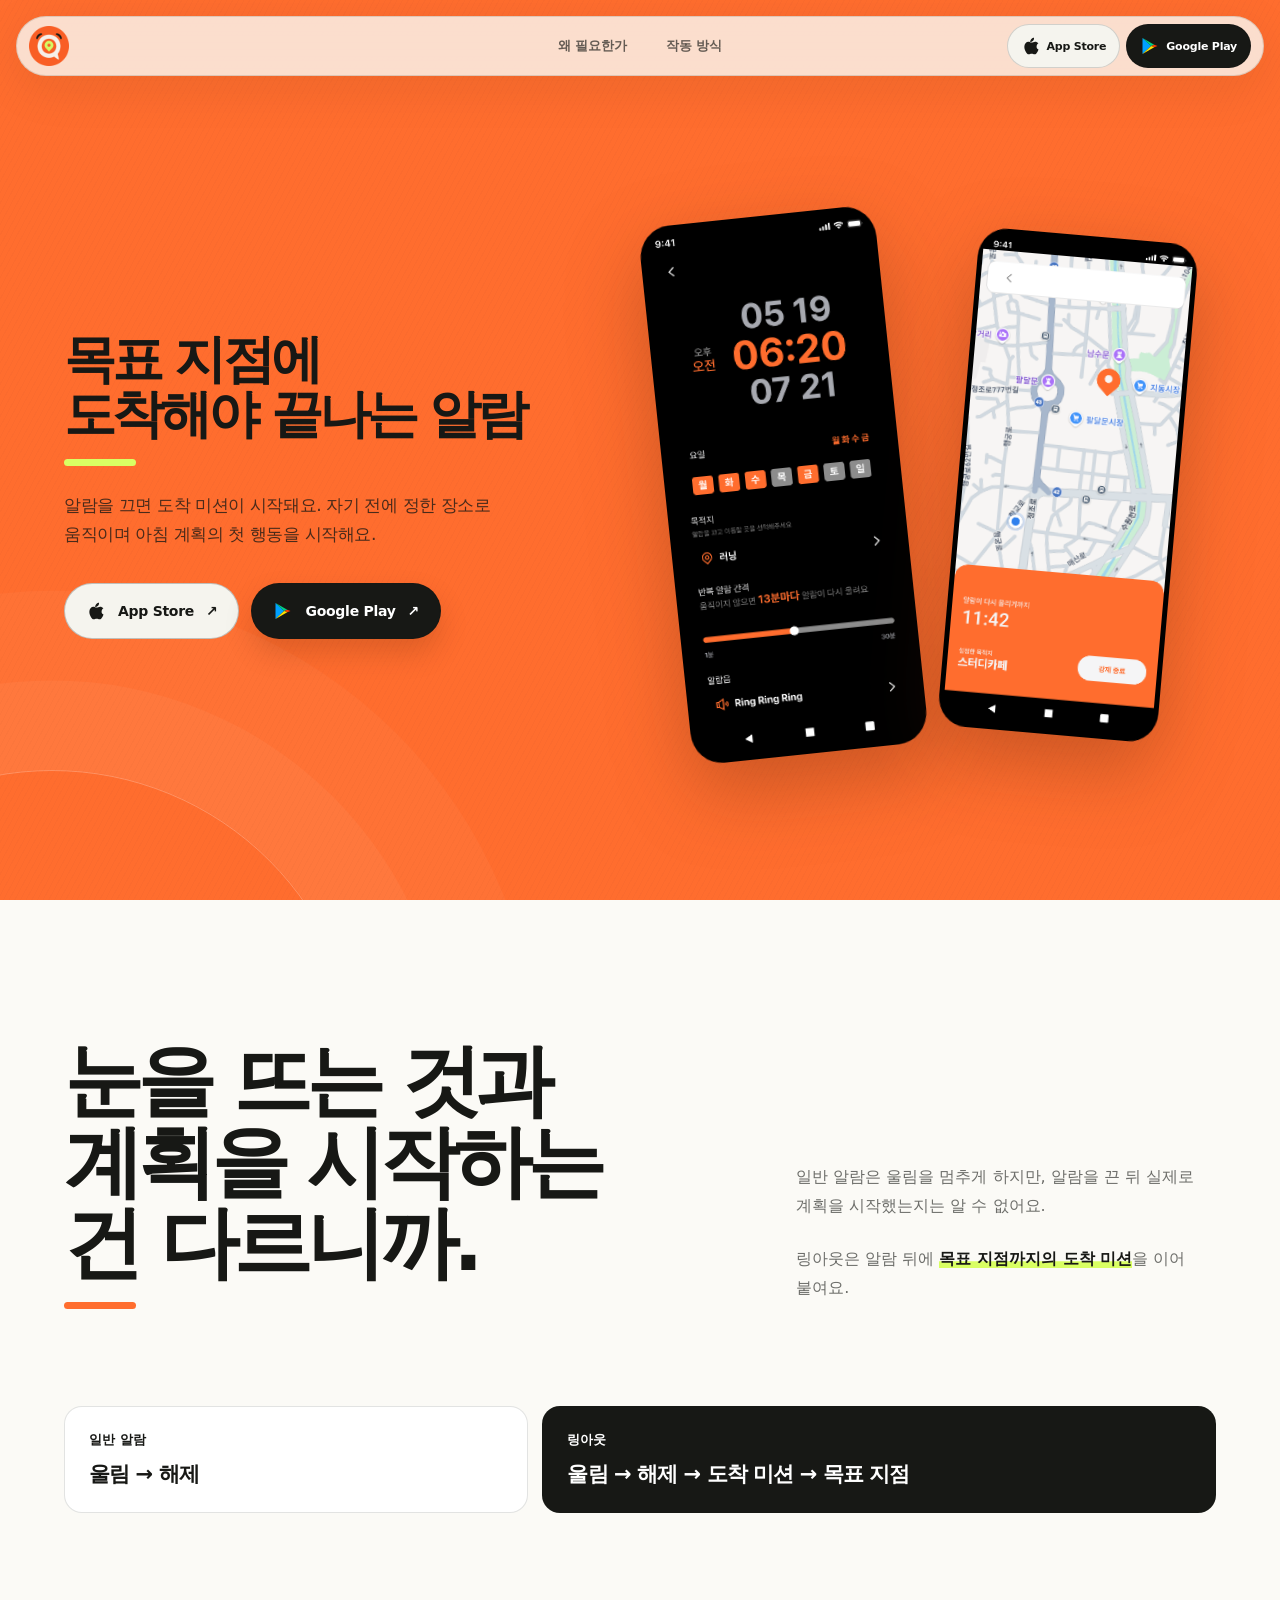
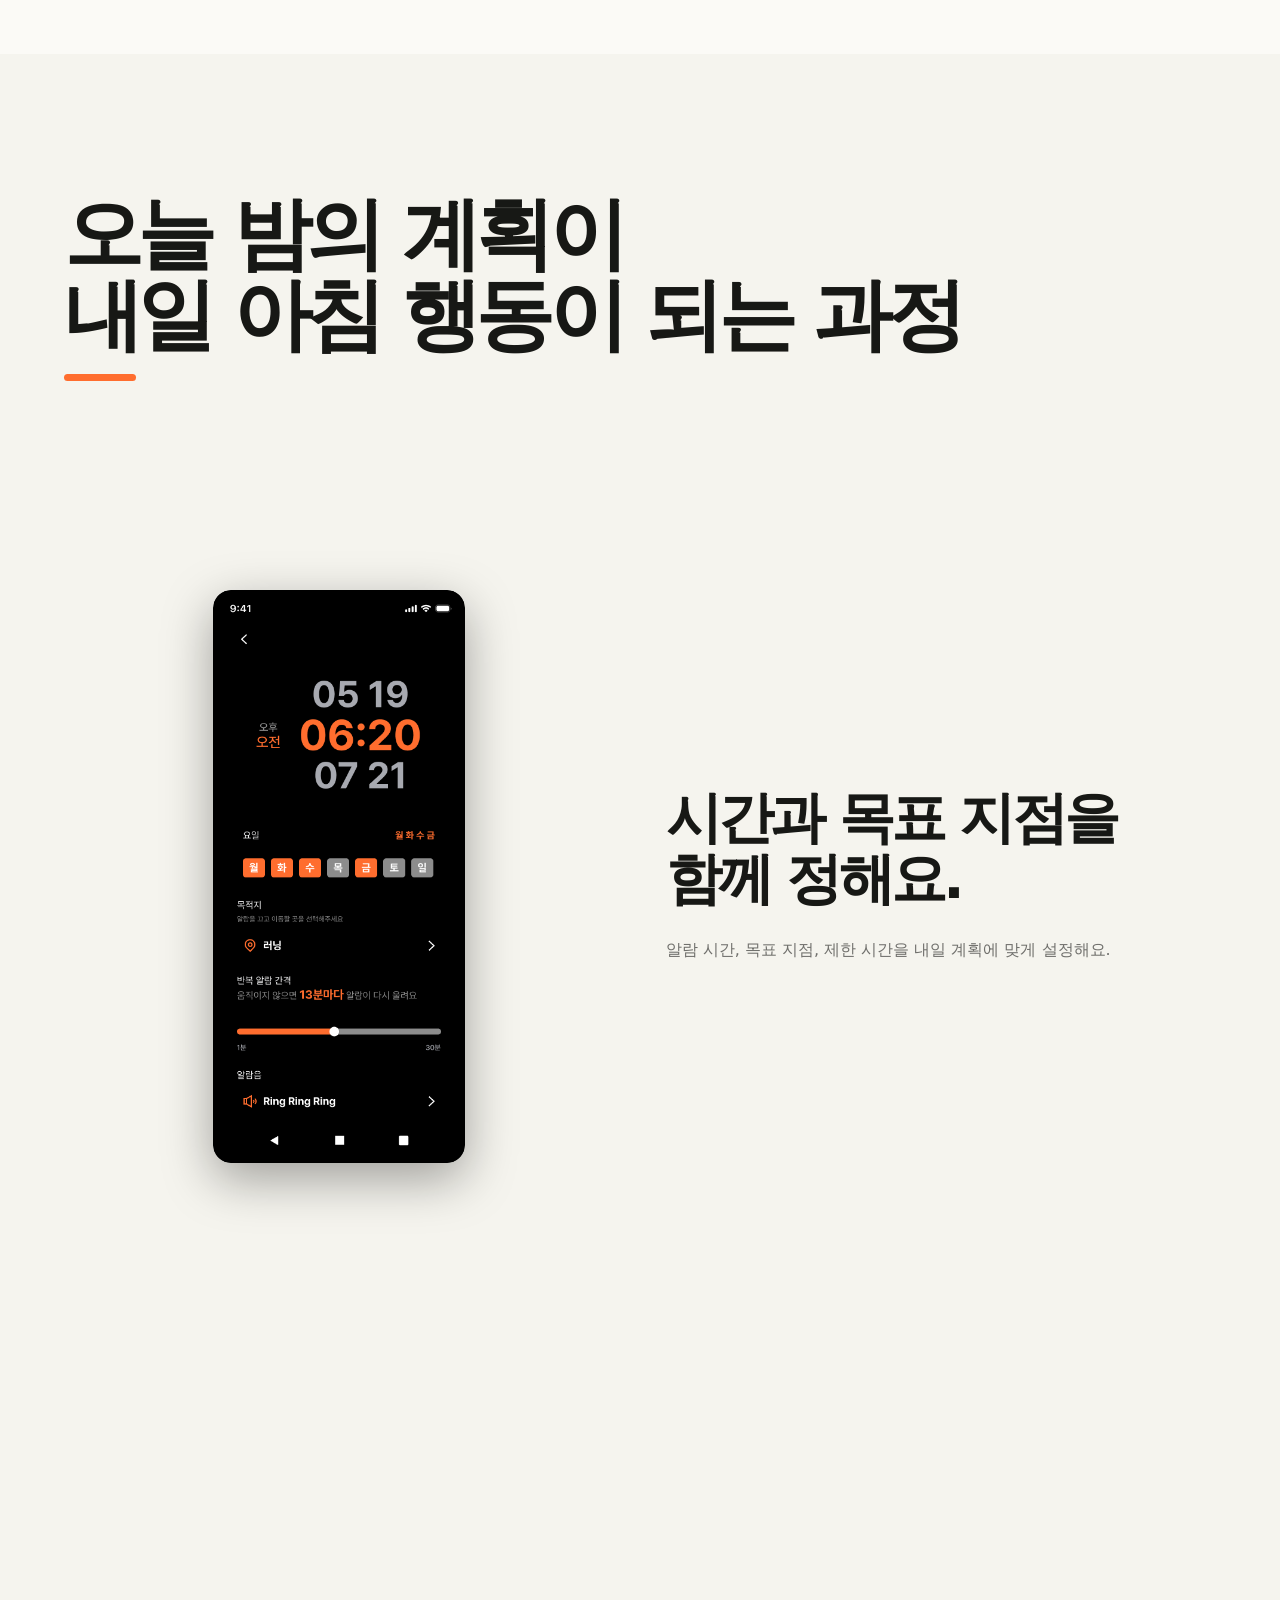
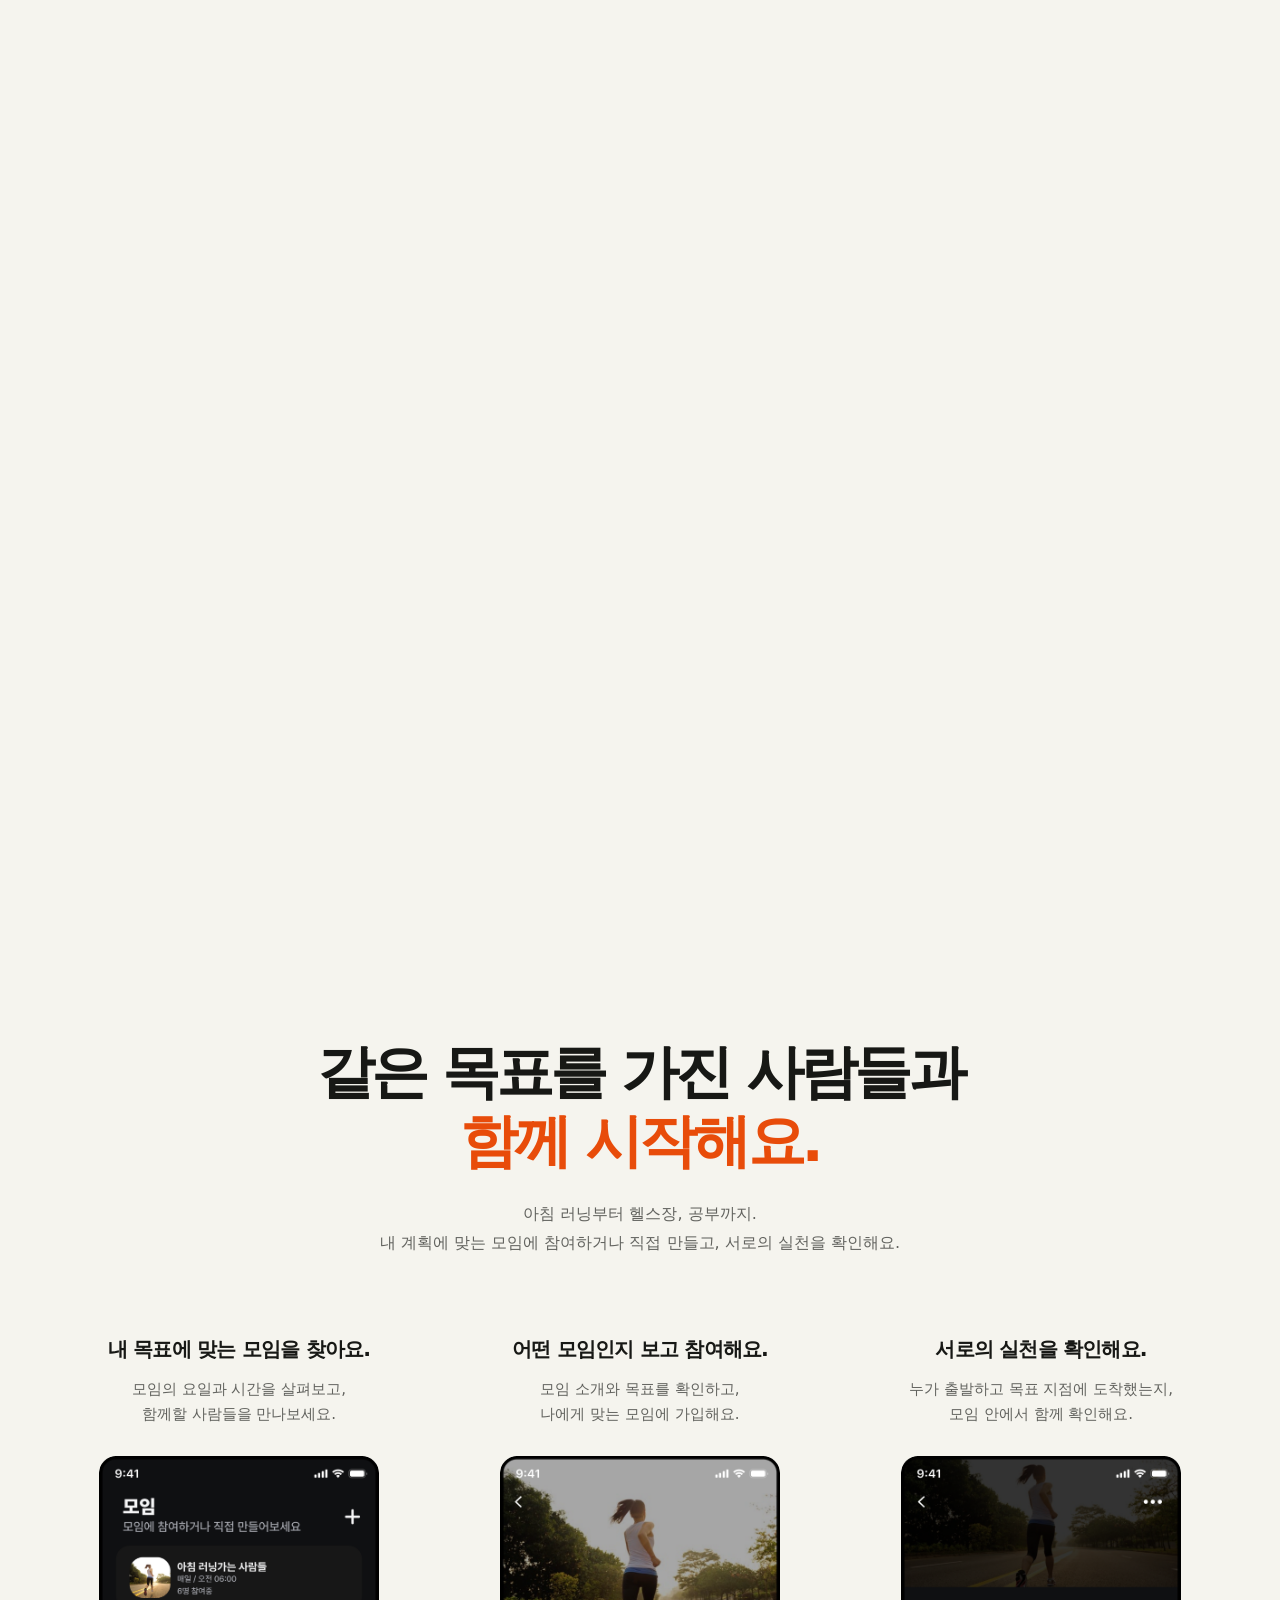
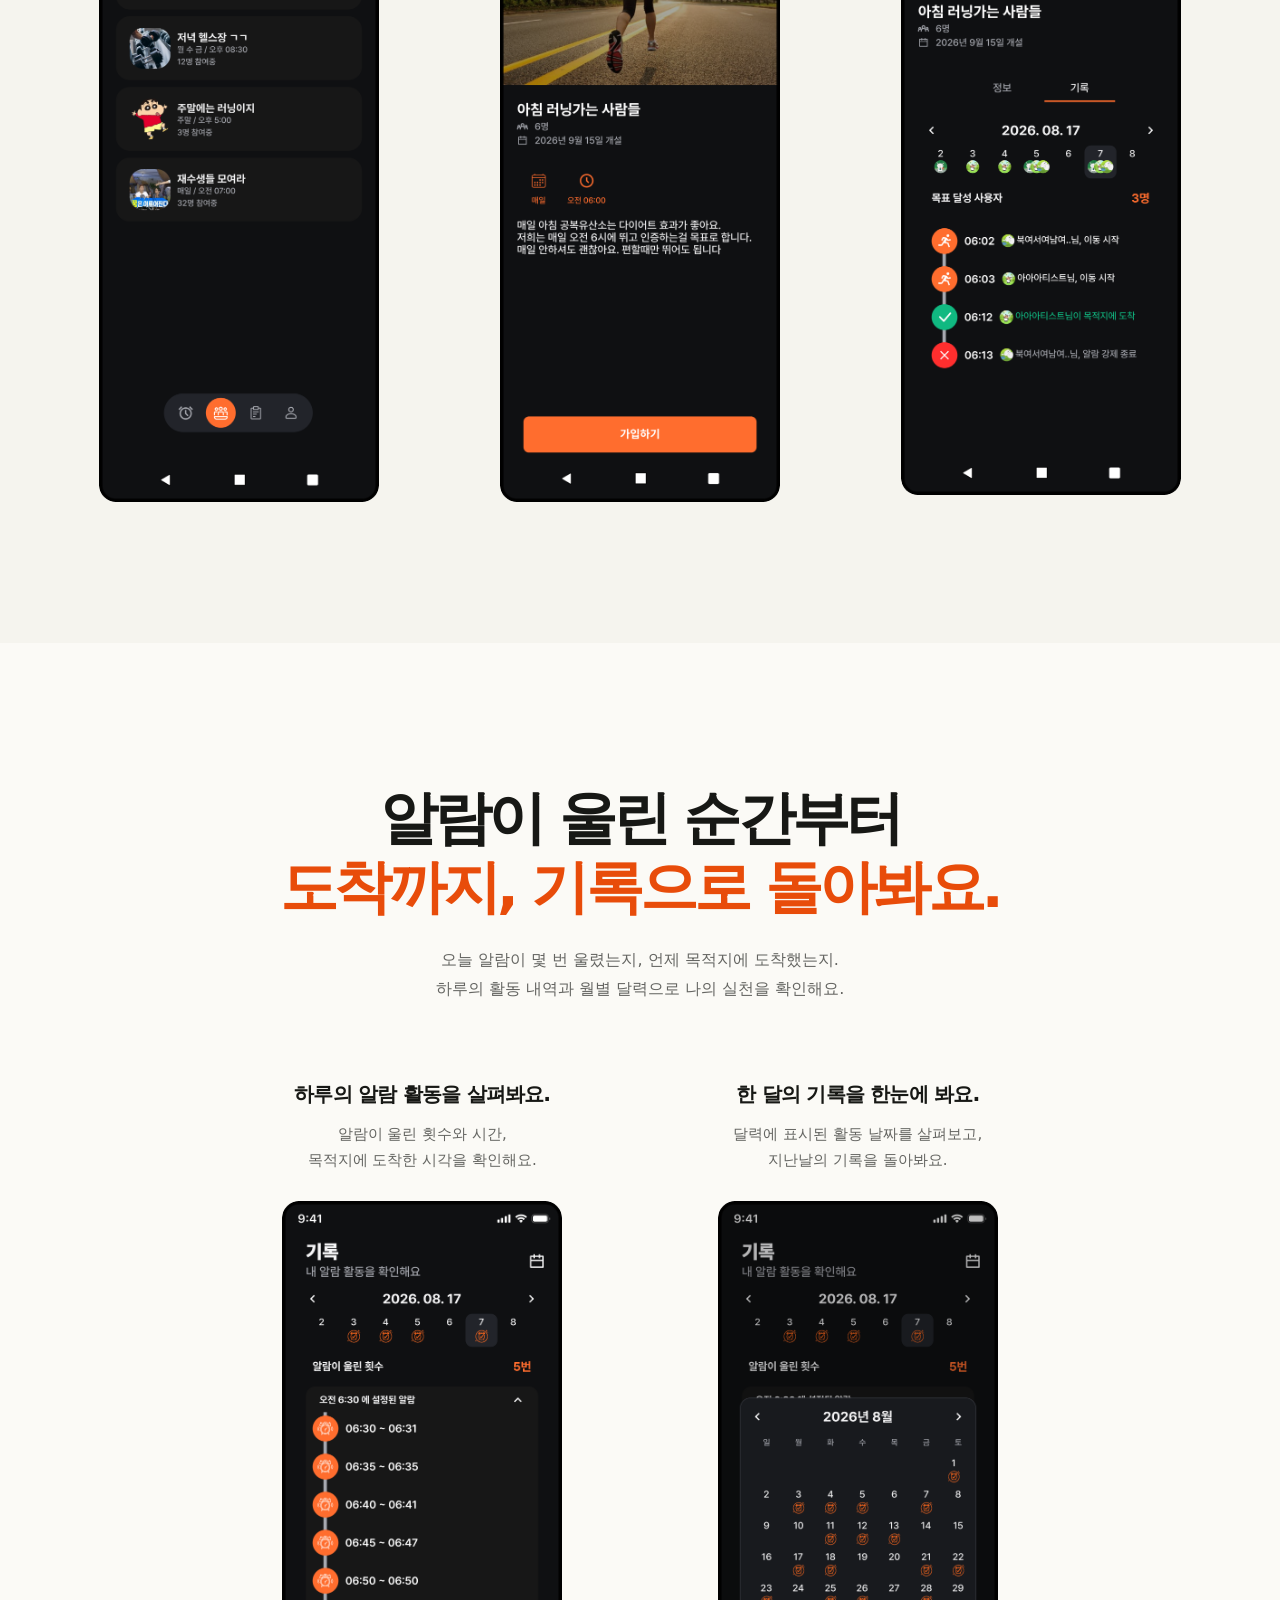
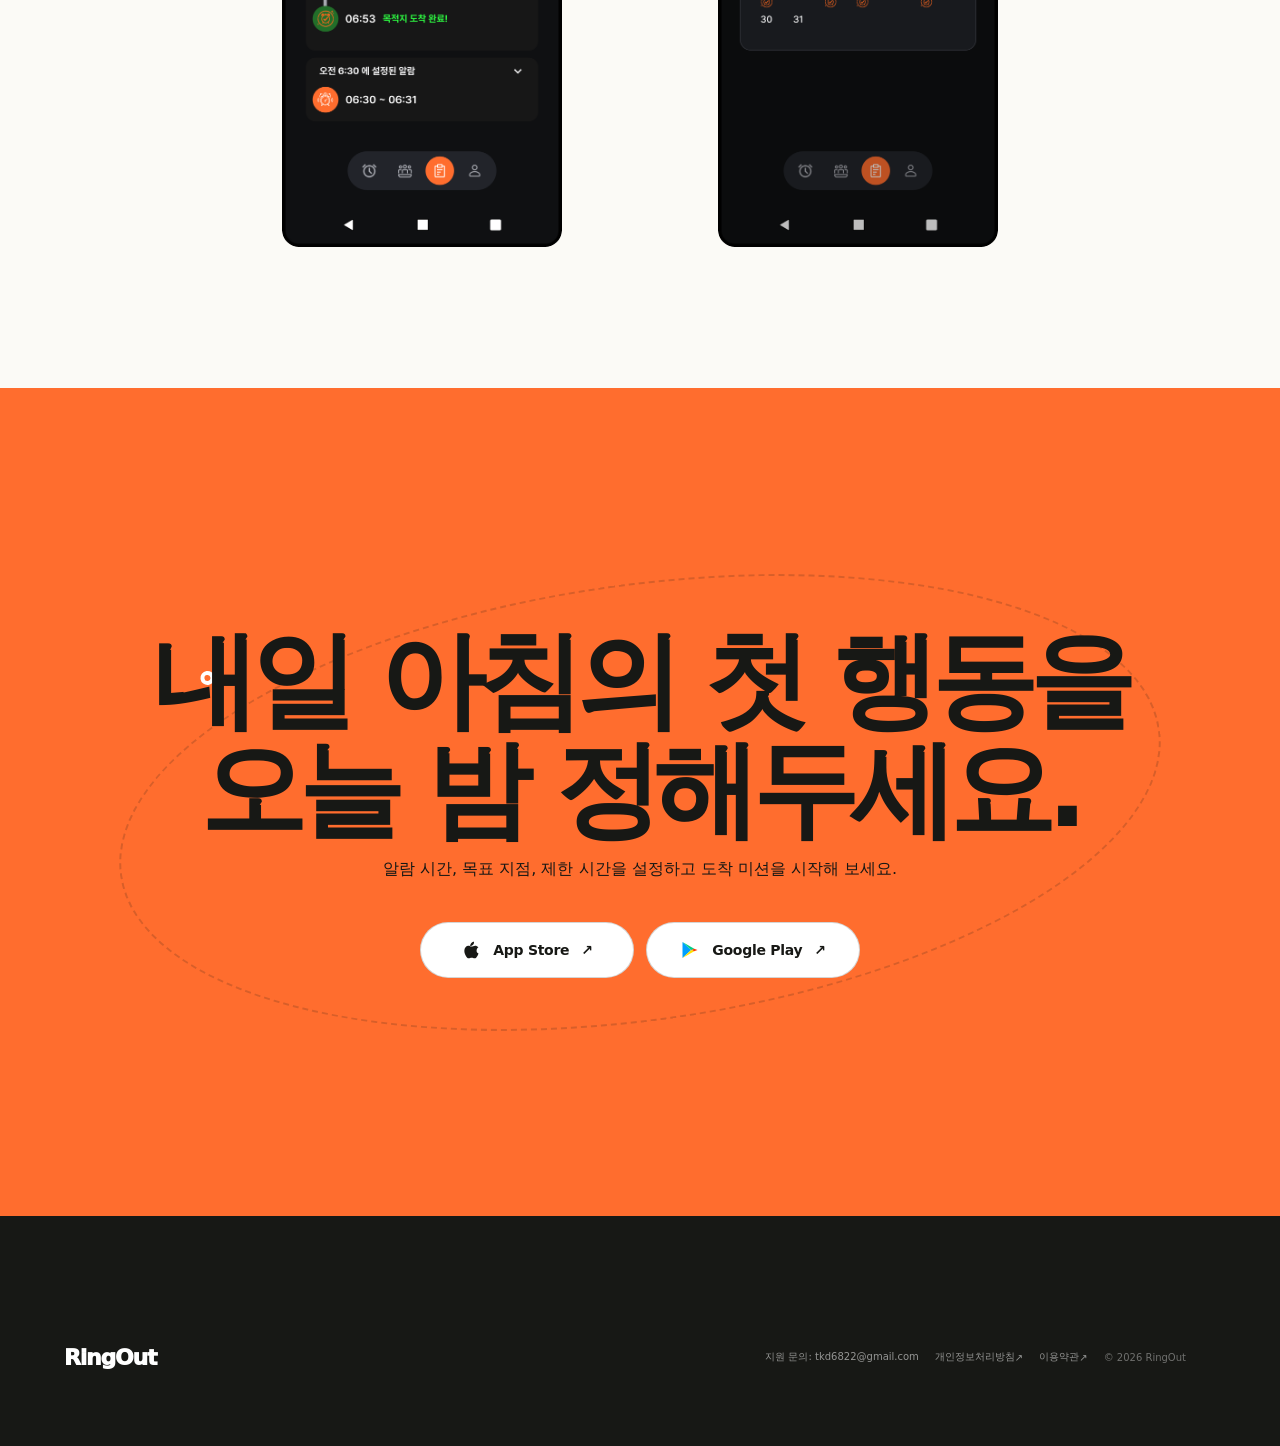
==== download.html @ 922f5322 "Add device-specific download redirect" ====
<!doctype html>
<html lang="ko">
  <head>
    <meta charset="utf-8">
    <meta name="viewport" content="width=device-width, initial-scale=1">
    <title>RingOut 다운로드</title>
    <script>
      const userAgent = navigator.userAgent || "";
      const isAndroid = /Android/i.test(userAgent);
      const isIOS = /iPhone|iPad|iPod/i.test(userAgent) ||
        (navigator.platform === "MacIntel" && navigator.maxTouchPoints > 1);

      const destination = isAndroid
        ? "https://play.google.com/store/apps/details?id=com.joon.ringout&referrer=utm_source%3Dlanding_page%26utm_medium%3Dwebsite%26utm_campaign%3Dringout_launch"
        : isIOS
          ? "https://apps.apple.com/app/apple-store/id6801441994?pt=129294547&ct=landing_page&mt=8"
          : "/#download";

      window.location.replace(destination);
    </script>
    <noscript><meta http-equiv="refresh" content="0;url=/#download"></noscript>
  </head>
  <body>
    <p>이동하지 않으면 <a href="/#download">다운로드 페이지</a>에서 스토어를 선택해 주세요.</p>
  </body>
</html>
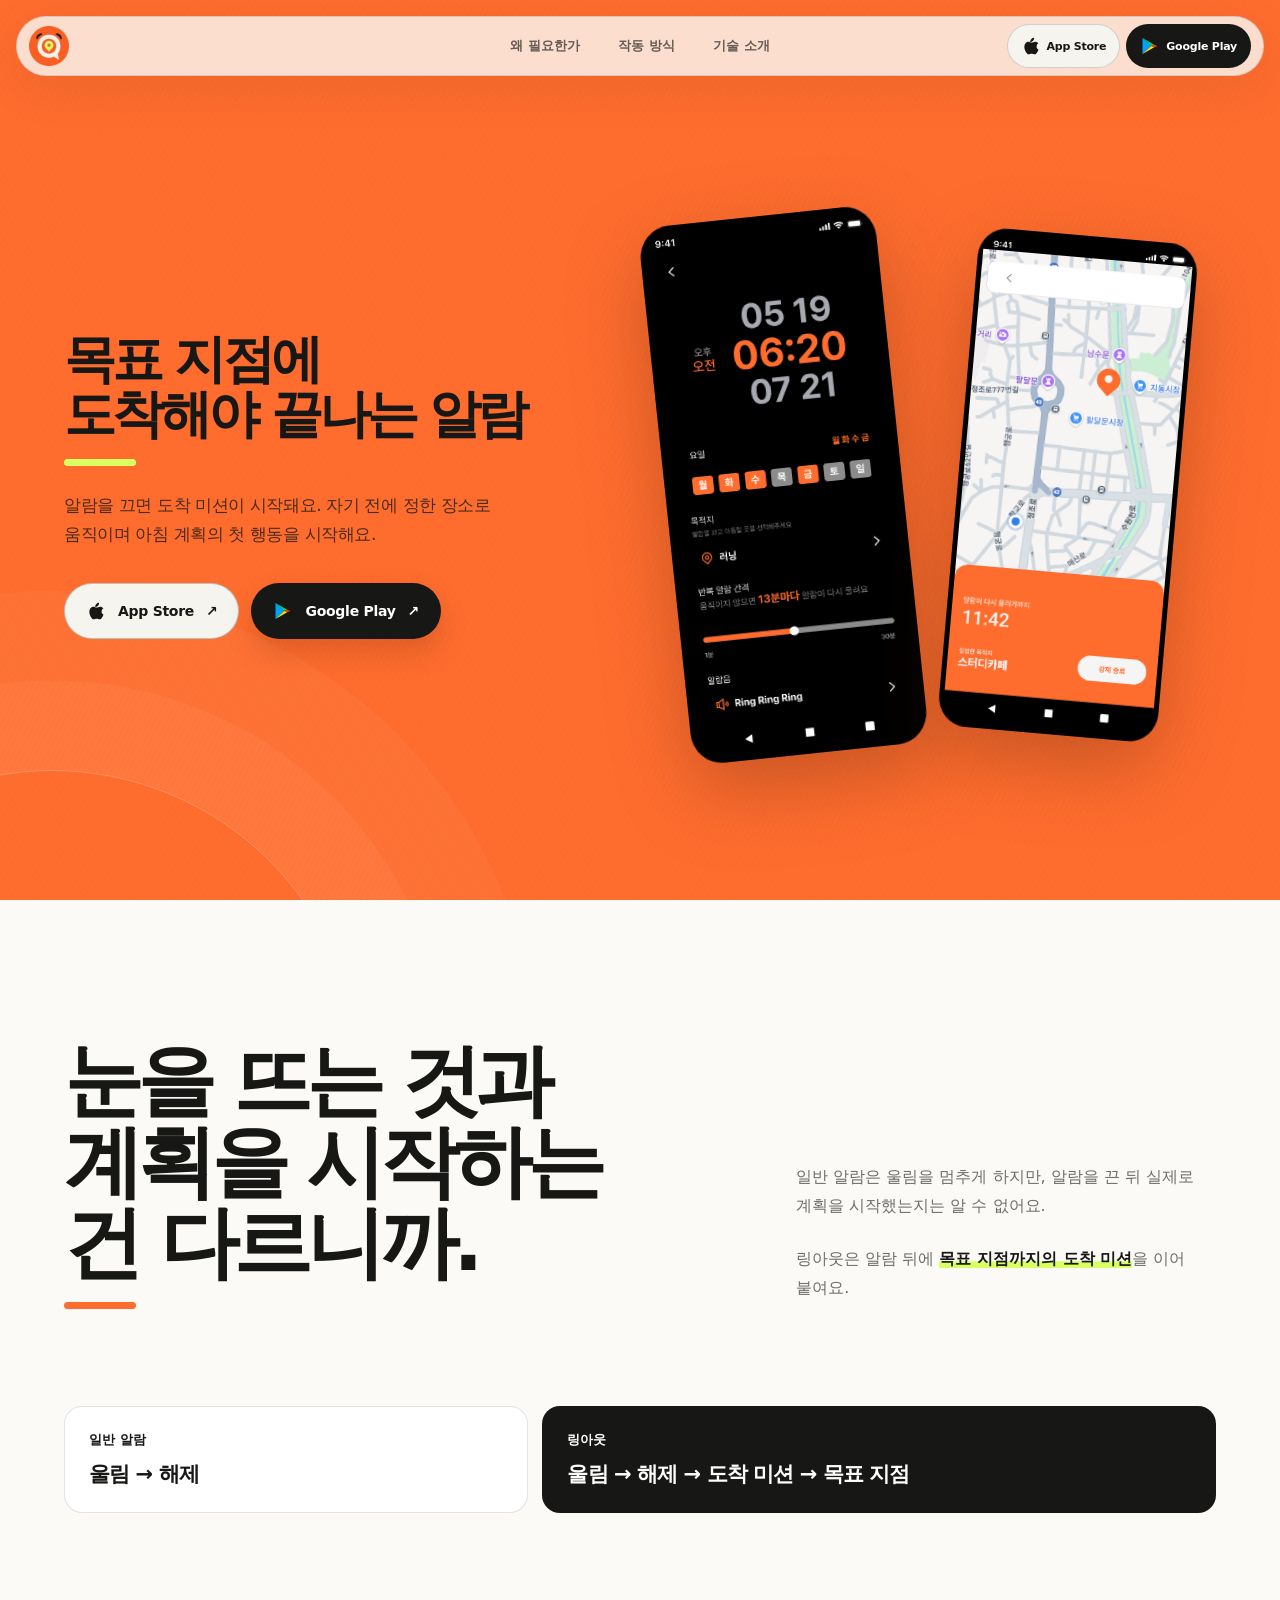
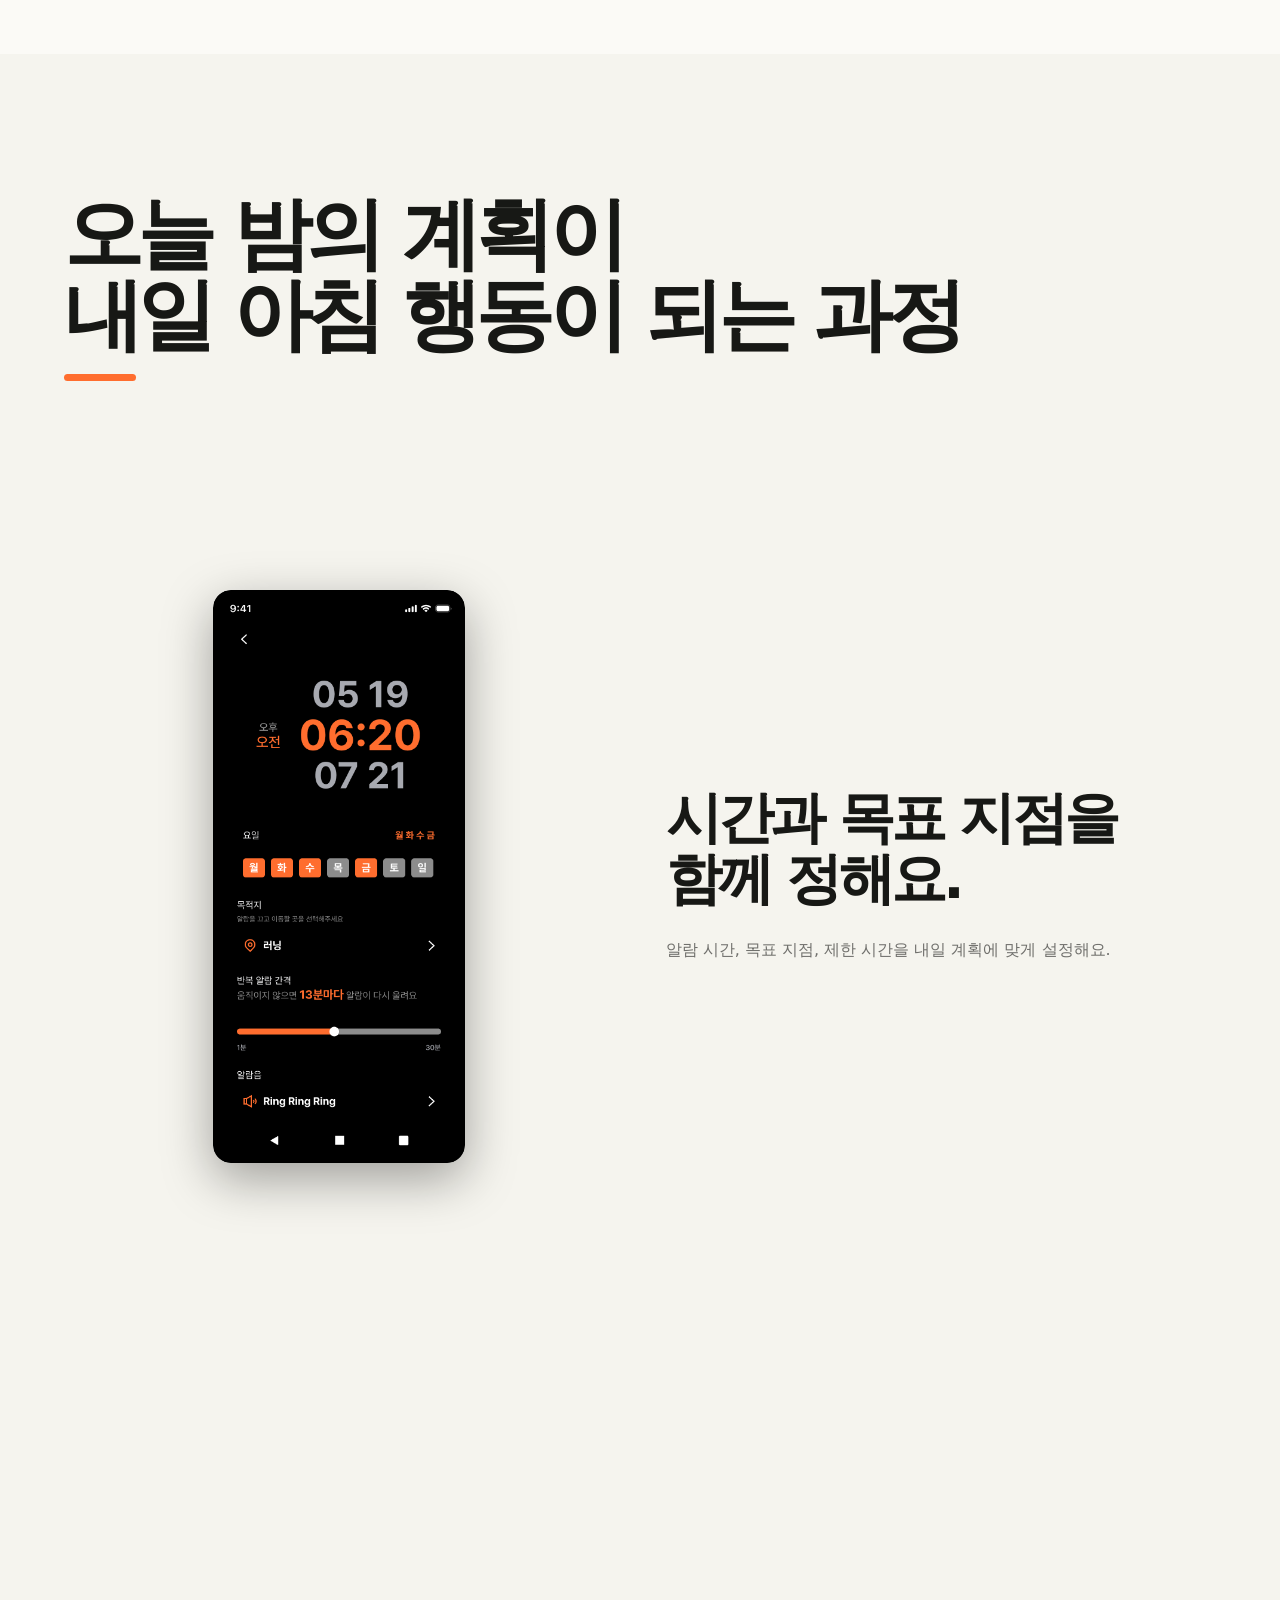
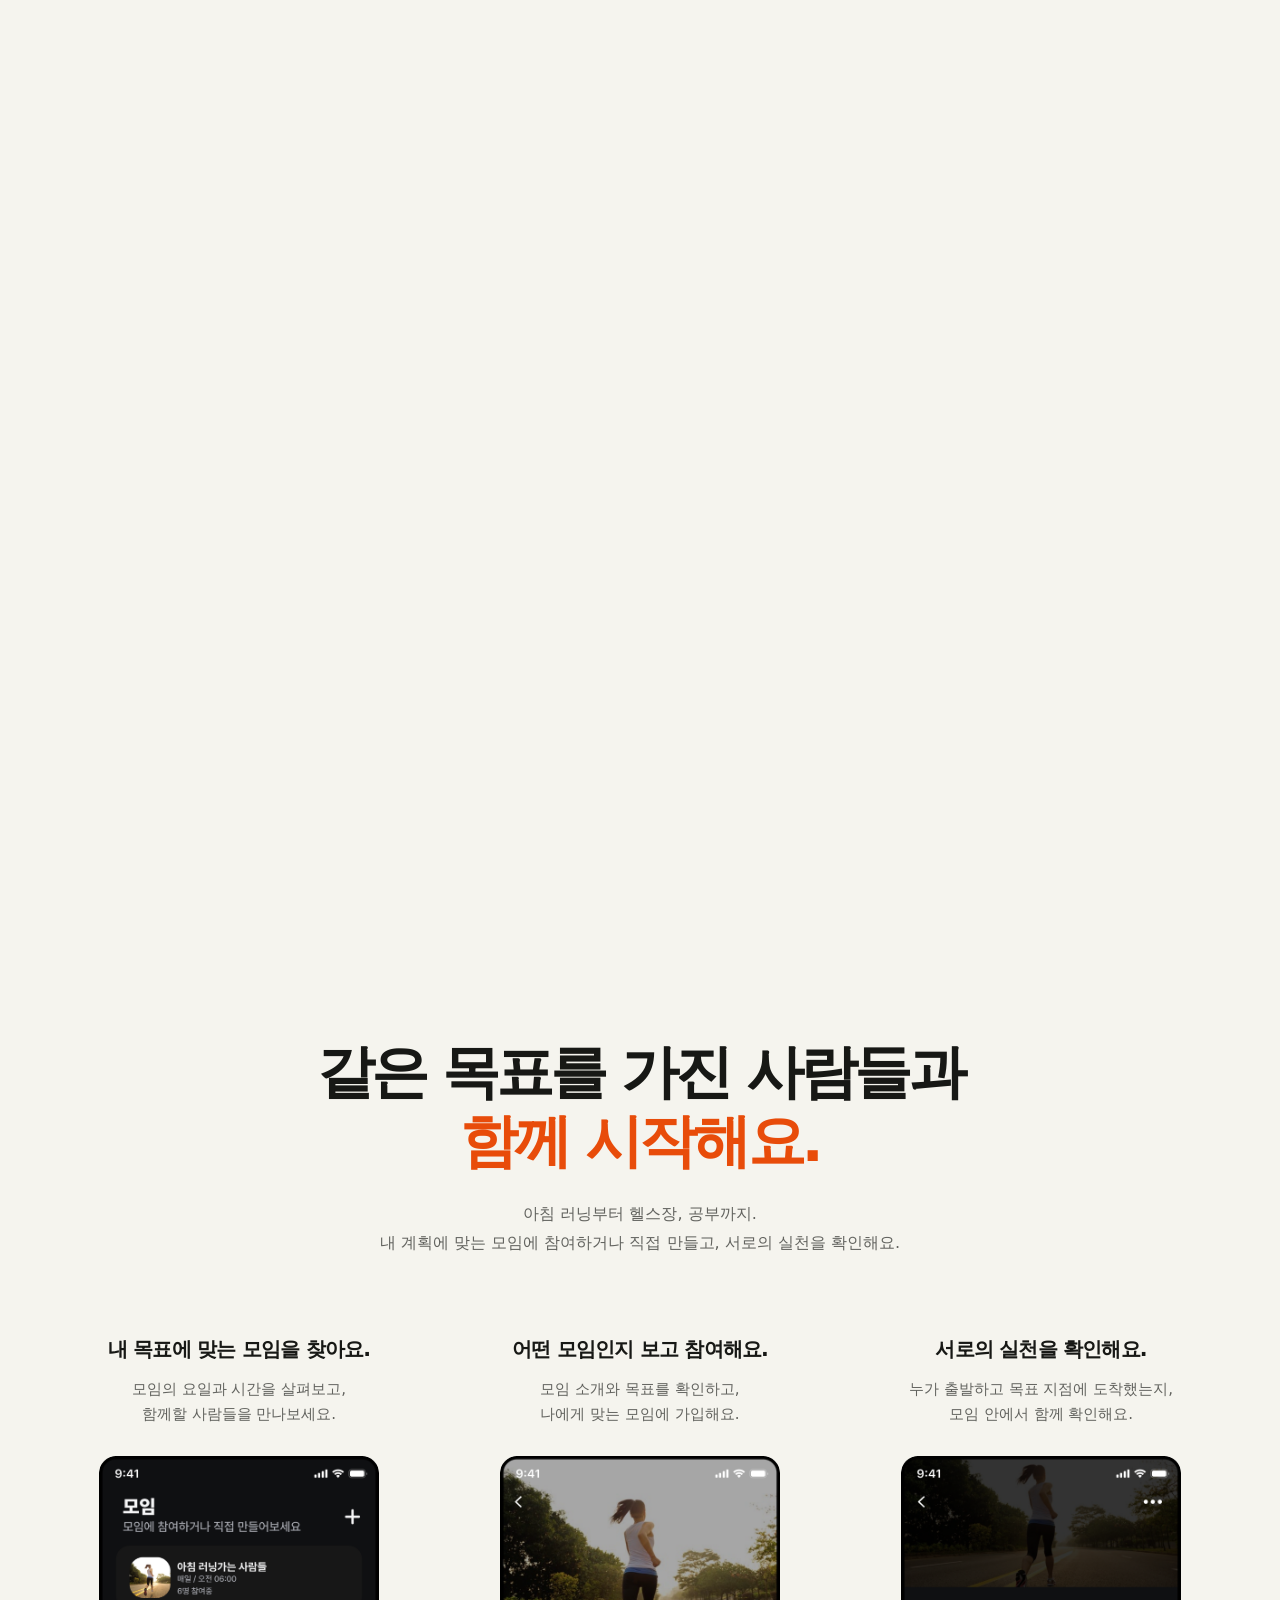
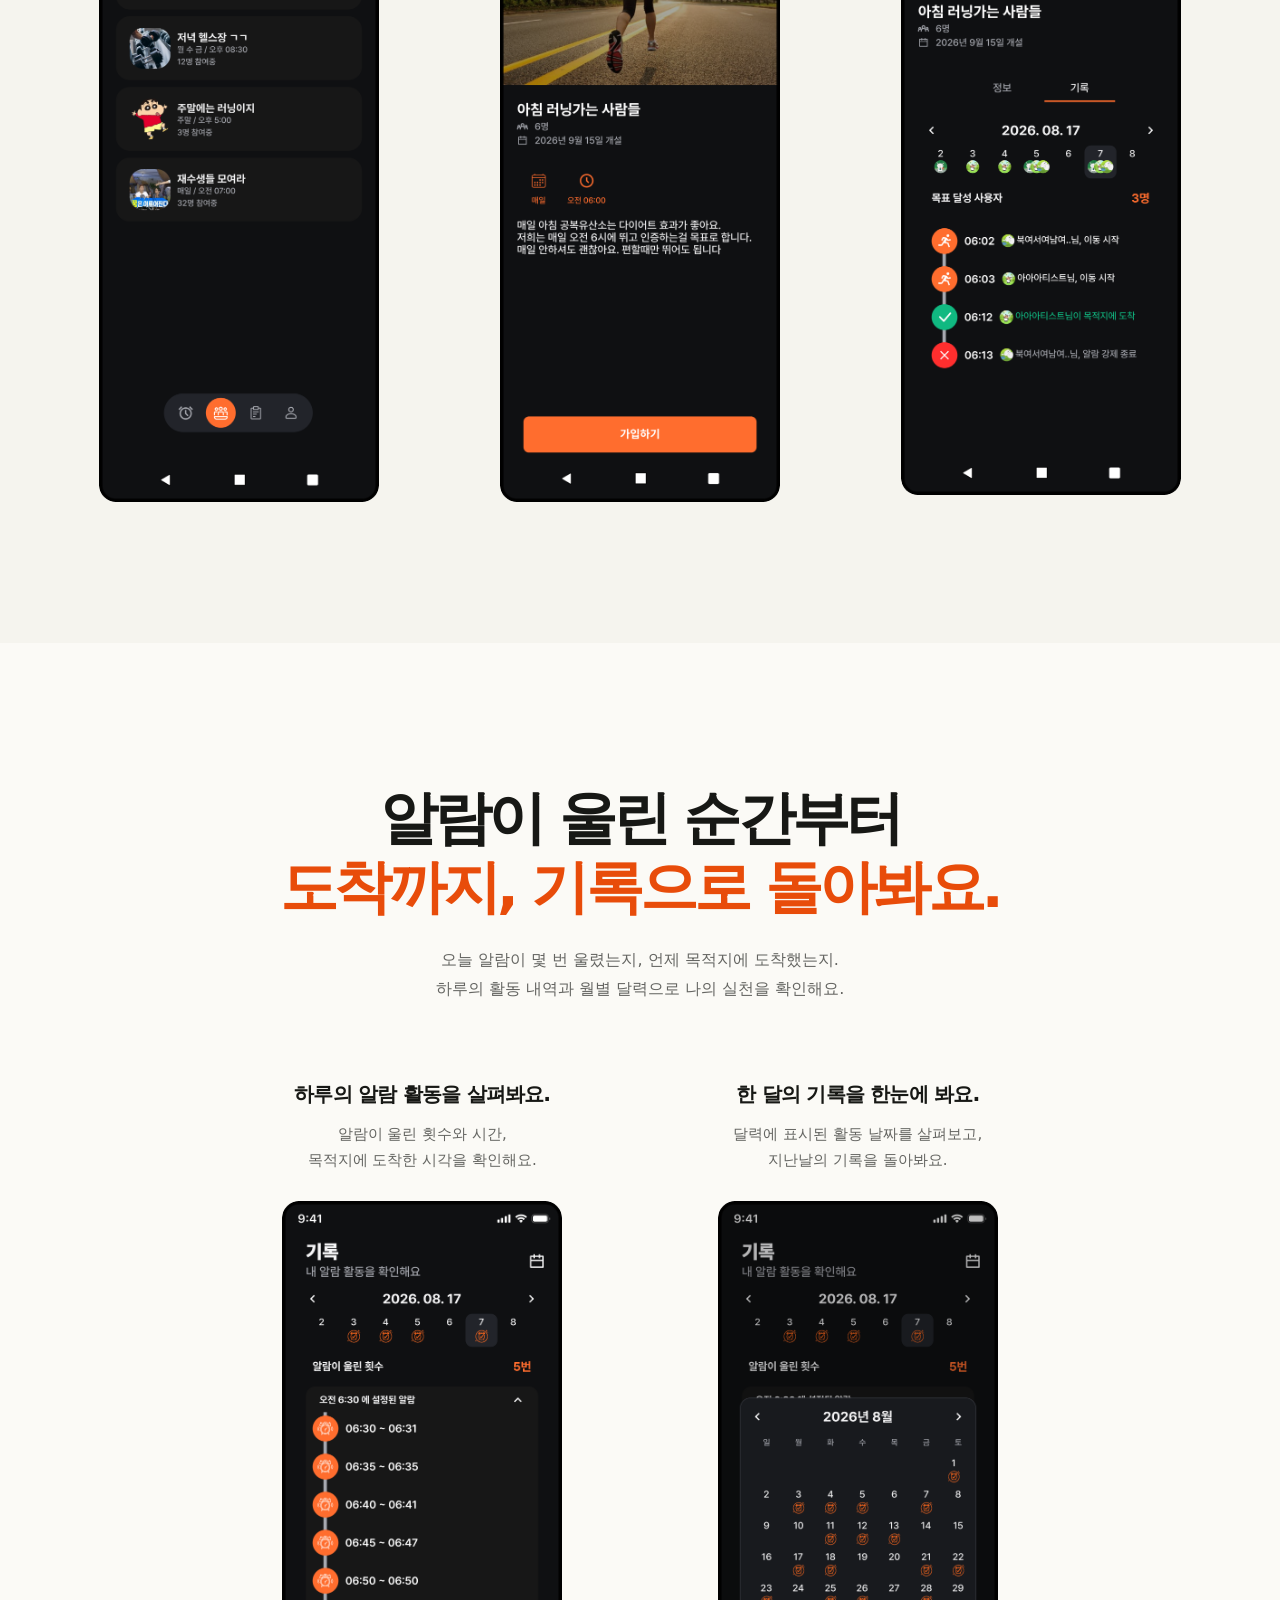
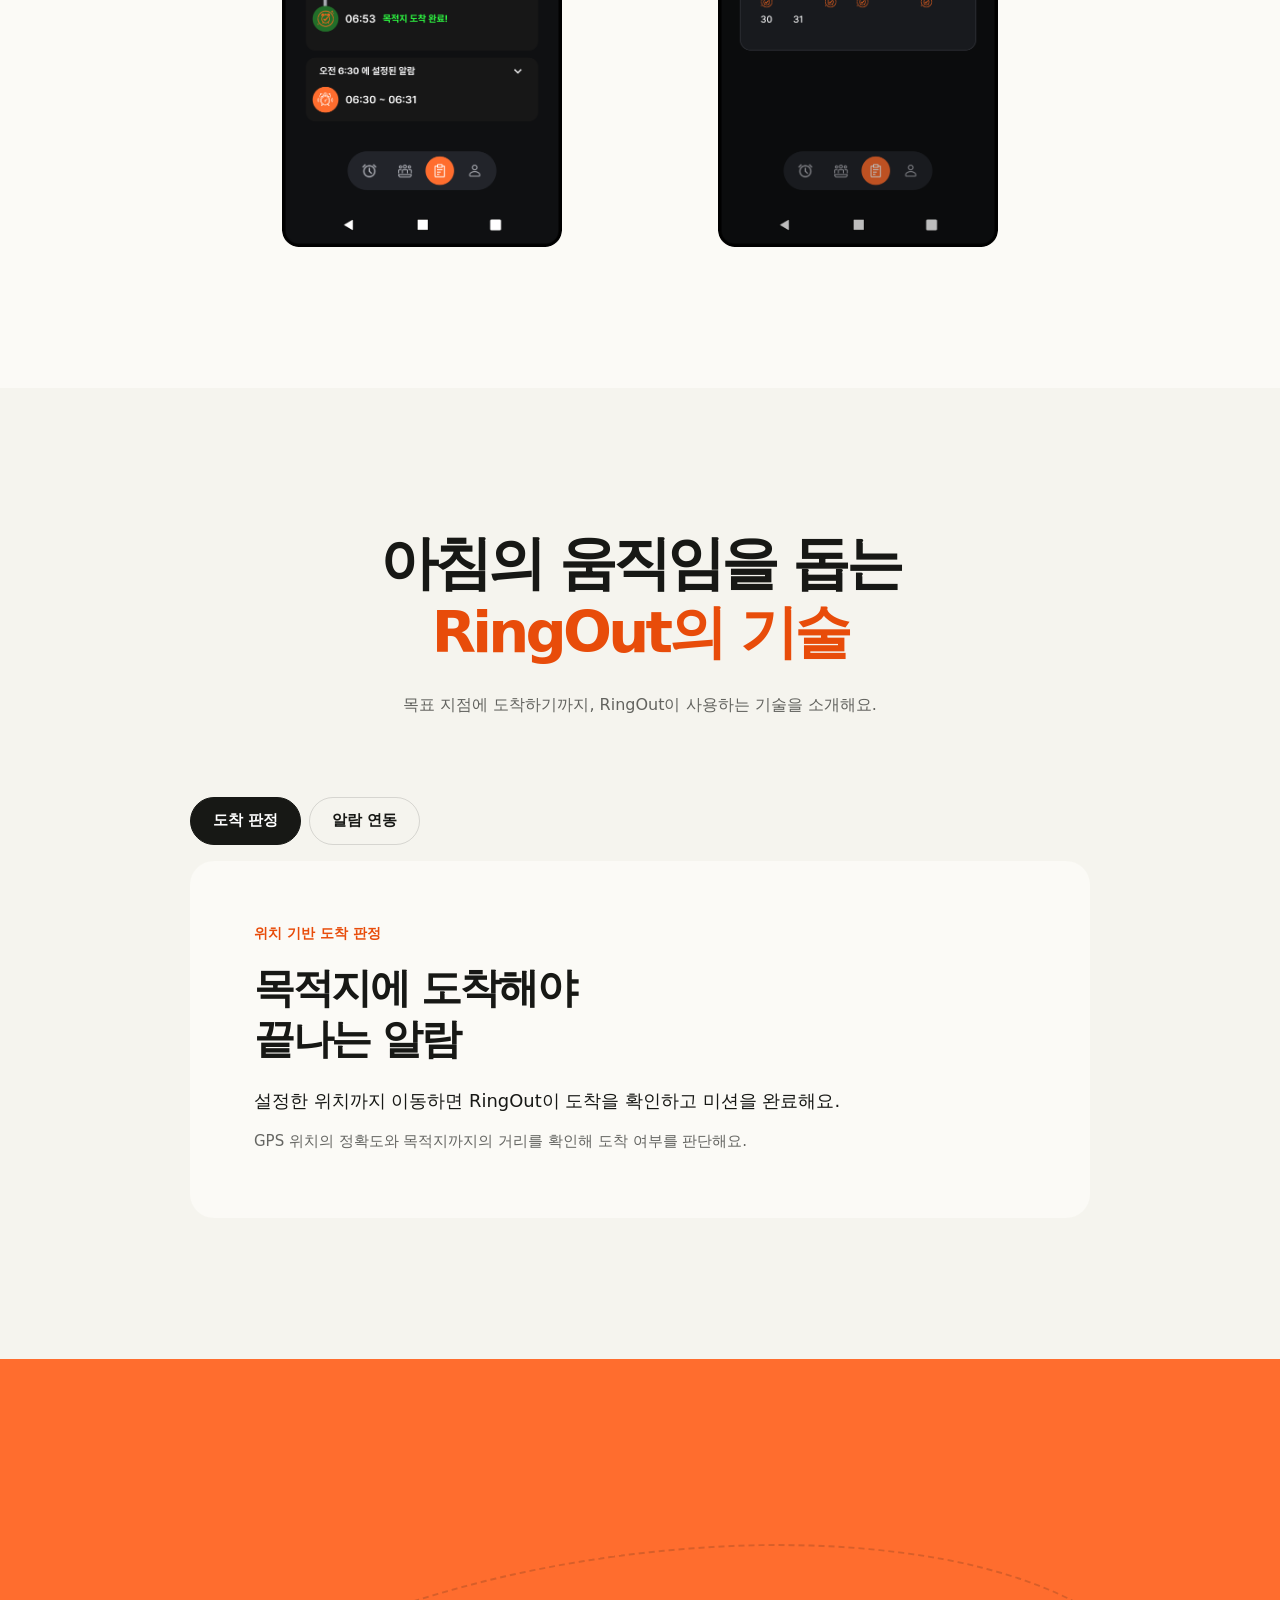
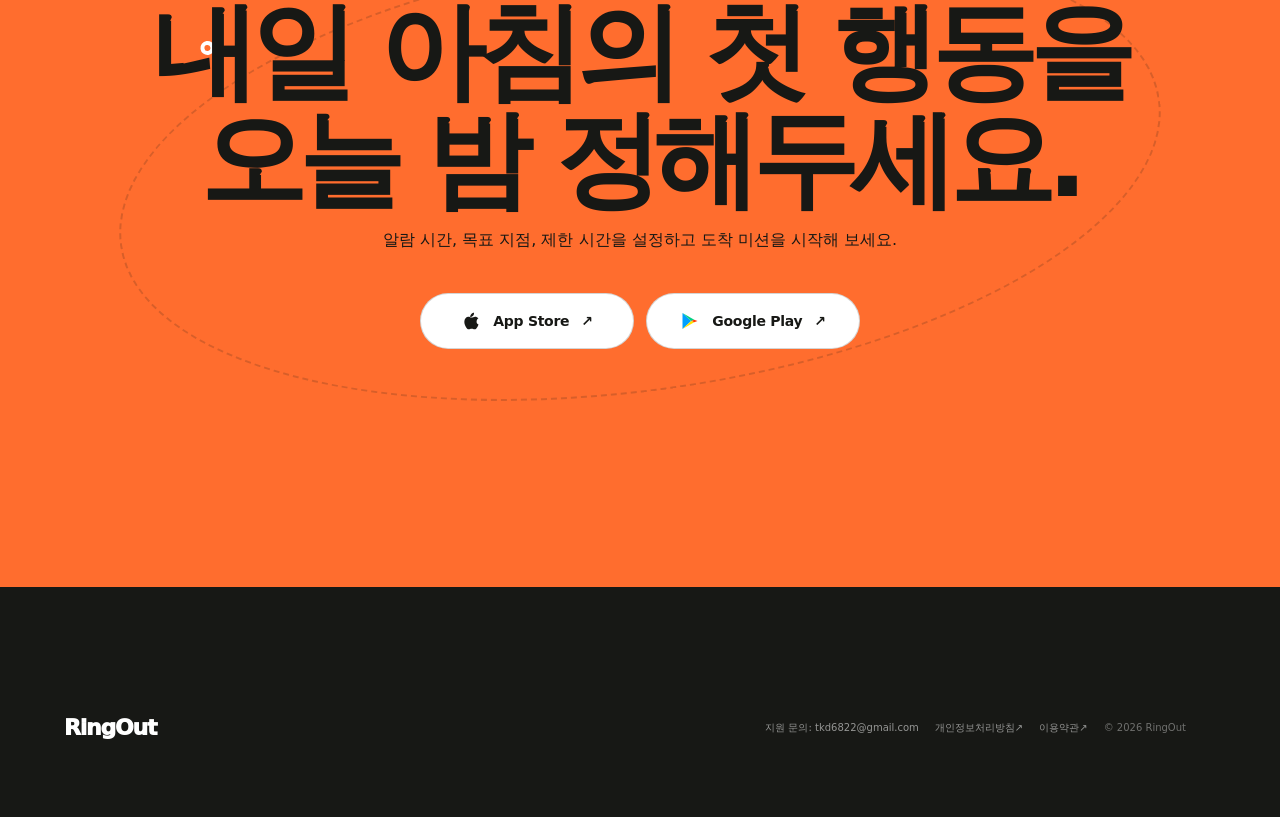
==== commit ca3f79fb: "fix: use Korean App Store download links" ====
--- a/download.html
+++ b/download.html
@@ -4,6 +4,7 @@
     <meta charset="utf-8">
     <meta name="viewport" content="width=device-width, initial-scale=1">
     <title>RingOut 다운로드</title>
+    <link rel="stylesheet" href="/styles.css?v=20260922">
     <script>
       const userAgent = navigator.userAgent || "";
       const isAndroid = /Android/i.test(userAgent);
@@ -11,16 +12,23 @@
         (navigator.platform === "MacIntel" && navigator.maxTouchPoints > 1);
 
       const destination = isAndroid
-        ? "https://play.google.com/store/apps/details?id=com.joon.ringout&referrer=utm_source%3Dlanding_page%26utm_medium%3Dwebsite%26utm_campaign%3Dringout_launch"
+        ? "intent://details?id=com.joon.ringout&referrer=utm_source%3Dlanding_page%26utm_medium%3Dwebsite%26utm_campaign%3Dringout_launch#Intent;scheme=market;package=com.android.vending;end"
         : isIOS
-          ? "https://apps.apple.com/app/apple-store/id6801441994?pt=129294547&ct=landing_page&mt=8"
+          ? "https://apps.apple.com/kr/app/id6801441994?pt=129294547&ct=landing_page&mt=8"
           : "/#download";
 
       window.location.replace(destination);
     </script>
-    <noscript><meta http-equiv="refresh" content="0;url=/#download"></noscript>
   </head>
   <body>
-    <p>이동하지 않으면 <a href="/#download">다운로드 페이지</a>에서 스토어를 선택해 주세요.</p>
+    <main style="max-width: 32rem; margin: 15vh auto; padding: 0 24px; text-align: center;">
+      <h1>RingOut 다운로드</h1>
+      <p>스토어가 열리지 않으면 아래 버튼을 눌러 주세요.</p>
+      <div class="store-actions">
+        <a class="store-button button-dark" href="intent://details?id=com.joon.ringout&amp;referrer=utm_source%3Dlanding_page%26utm_medium%3Dwebsite%26utm_campaign%3Dringout_launch#Intent;scheme=market;package=com.android.vending;end">Google Play 앱에서 열기</a>
+        <a class="store-button store-button-secondary" href="https://apps.apple.com/kr/app/id6801441994?pt=129294547&amp;ct=landing_page&amp;mt=8">App Store에서 열기</a>
+      </div>
+      <p><a href="https://play.google.com/store/apps/details?id=com.joon.ringout&amp;referrer=utm_source%3Dlanding_page%26utm_medium%3Dwebsite%26utm_campaign%3Dringout_launch"><u>Google Play 웹에서 보기</u></a></p>
+    </main>
   </body>
 </html>
--- a/styles.css
+++ b/styles.css
@@ -0,0 +1,3553 @@
+:root {
+  --orange: #ff6d2e;
+  --orange-dark: #e84c0a;
+  --ink: #171815;
+  --cream: #f5f4ee;
+  --paper: #fbfaf6;
+  --soft: #e8e9e3;
+  --lime: #d9ff63;
+  --blue: #1677ff;
+  --header-height: 76px;
+  --page-x: clamp(20px, 5vw, 80px);
+  --hero-progress: 0;
+}
+
+* {
+  box-sizing: border-box;
+}
+
+html {
+  scroll-behavior: smooth;
+  scroll-padding-top: var(--header-height);
+}
+
+body {
+  margin: 0;
+  color: var(--ink);
+  background: var(--paper);
+  font-family: Pretendard, "Apple SD Gothic Neo", "Noto Sans KR", Inter, system-ui, sans-serif;
+  word-break: keep-all;
+  overflow-x: hidden;
+}
+
+body,
+a,
+button {
+  -webkit-font-smoothing: antialiased;
+}
+
+a {
+  color: inherit;
+  text-decoration: none;
+}
+
+img {
+  display: block;
+  max-width: 100%;
+}
+
+.skip-link {
+  position: fixed;
+  z-index: 9999;
+  top: 12px;
+  left: 12px;
+  padding: 12px 18px;
+  border-radius: 999px;
+  color: #fff;
+  background: var(--ink);
+  transform: translateY(-150%);
+  transition: transform 0.2s ease;
+}
+
+.skip-link:focus {
+  transform: translateY(0);
+}
+
+:focus-visible {
+  outline: 3px solid #fff;
+  outline-offset: 2px;
+  box-shadow: 0 0 0 5px var(--ink);
+}
+
+.scroll-progress {
+  position: fixed;
+  z-index: 1000;
+  top: 0;
+  left: 0;
+  width: 100%;
+  height: 3px;
+  pointer-events: none;
+}
+
+.scroll-progress span {
+  display: block;
+  width: 100%;
+  height: 100%;
+  background: var(--lime);
+  transform: scaleX(0);
+  transform-origin: 0 50%;
+}
+
+.site-header {
+  position: fixed;
+  z-index: 900;
+  inset: 16px var(--page-x) auto;
+  height: 60px;
+  display: grid;
+  grid-template-columns: 1fr auto 1fr;
+  align-items: center;
+  padding: 0 8px 0 22px;
+  border: 1px solid rgb(23 24 21 / 12%);
+  border-radius: 999px;
+  background: rgb(251 250 246 / 80%);
+  box-shadow: 0 12px 50px rgb(31 24 18 / 8%);
+  backdrop-filter: blur(16px);
+  -webkit-backdrop-filter: blur(16px);
+  transition: background 0.25s ease, border-color 0.25s ease, transform 0.25s ease;
+}
+
+.site-header.is-scrolled {
+  background: rgb(251 250 246 / 94%);
+  border-color: rgb(23 24 21 / 18%);
+}
+
+.brand {
+  width: max-content;
+  display: inline-flex;
+  align-items: center;
+  gap: 10px;
+  font-size: 20px;
+  font-weight: 900;
+  letter-spacing: -0.05em;
+}
+
+img.brand-mark {
+  width: 40px;
+  height: 40px;
+  display: block;
+  flex-shrink: 0;
+  object-fit: contain;
+}
+
+.brand-footer .brand-mark {
+  position: relative;
+  width: 28px;
+  height: 28px;
+  display: inline-grid;
+  place-items: center;
+  border: 5px solid var(--orange);
+  border-radius: 50%;
+}
+
+.brand-footer .brand-mark::after {
+  content: "";
+  position: absolute;
+  right: -8px;
+  bottom: -4px;
+  width: 11px;
+  height: 5px;
+  border-radius: 10px;
+  background: var(--orange);
+  transform: rotate(48deg);
+}
+
+.brand-footer .brand-mark i {
+  width: 6px;
+  height: 6px;
+  border-radius: 50%;
+  background: var(--ink);
+}
+
+.nav-links {
+  display: flex;
+  align-items: center;
+  gap: clamp(20px, 3vw, 44px);
+  font-size: 13px;
+  font-weight: 700;
+  color: rgb(23 24 21 / 66%);
+}
+
+.nav-links a {
+  position: relative;
+  padding: 8px 0;
+}
+
+.nav-links a::after {
+  content: "";
+  position: absolute;
+  right: 0;
+  bottom: 3px;
+  left: 0;
+  height: 1px;
+  background: currentColor;
+  transform: scaleX(0);
+  transform-origin: 100% 50%;
+  transition: transform 0.25s ease;
+}
+
+.nav-links a:hover::after {
+  transform: scaleX(1);
+  transform-origin: 0 50%;
+}
+
+.header-store-actions {
+  grid-column: 3;
+  justify-self: end;
+  display: flex;
+  align-items: center;
+  gap: 6px;
+}
+
+.header-tech-link { display: none; }
+
+.header-store-button {
+  min-width: 0;
+  min-height: 44px;
+  display: inline-flex;
+  align-items: center;
+  justify-content: center;
+  gap: 6px;
+  padding: 0 13px;
+  border: 1px solid rgb(23 24 21 / 16%);
+  border-radius: 999px;
+  appearance: none;
+  font: inherit;
+  font-size: 11px;
+  font-weight: 900;
+  letter-spacing: -0.02em;
+  line-height: 1;
+  white-space: nowrap;
+  cursor: pointer;
+  transition: color 0.2s ease, background 0.2s ease, transform 0.2s ease;
+}
+
+.header-store-button-app {
+  color: var(--ink);
+  background: var(--cream);
+}
+
+.header-store-button-google {
+  color: #fff;
+  background: var(--ink);
+}
+
+.header-store-button:hover {
+  transform: translateY(-2px);
+}
+
+.header-store-button-app:hover { background: #fff; }
+.header-store-button-google:hover { color: var(--ink); background: var(--lime); }
+
+.hero {
+  position: relative;
+  min-height: 100svh;
+  display: grid;
+  grid-template-columns: minmax(0, 1.05fr) minmax(360px, 0.95fr);
+  align-items: center;
+  gap: clamp(20px, 5vw, 72px);
+  padding: calc(var(--header-height) + 70px) var(--page-x) 76px;
+  overflow: hidden;
+  background: var(--orange);
+}
+
+.hero::before {
+  content: "";
+  position: absolute;
+  width: 48vw;
+  aspect-ratio: 1;
+  left: -20vw;
+  bottom: -38vw;
+  border: 1px solid rgb(255 255 255 / 25%);
+  border-radius: 50%;
+  box-shadow: 0 0 0 7vw rgb(255 255 255 / 4%), 0 0 0 14vw rgb(255 255 255 / 3%);
+}
+
+.hero-noise {
+  position: absolute;
+  inset: 0;
+  opacity: 0.1;
+  pointer-events: none;
+  background-image: repeating-linear-gradient(
+    118deg,
+    rgb(23 24 21 / 16%) 0,
+    rgb(23 24 21 / 16%) 1px,
+    transparent 1px,
+    transparent 5px
+  );
+  mix-blend-mode: multiply;
+}
+
+.hero-copy,
+.hero-visual {
+  position: relative;
+  z-index: 2;
+}
+
+.eyebrow,
+.section-index {
+  margin: 0 0 28px;
+  font-size: 12px;
+  font-weight: 900;
+  letter-spacing: 0.16em;
+}
+
+.eyebrow {
+  display: inline-flex;
+  align-items: center;
+  gap: 12px;
+  padding: 9px 14px;
+  border: 1px solid rgb(23 24 21 / 32%);
+  border-radius: 999px;
+}
+
+.eyebrow::before {
+  content: "";
+  width: 8px;
+  height: 8px;
+  border-radius: 50%;
+  background: var(--lime);
+  box-shadow: 0 0 0 5px rgb(217 255 99 / 28%);
+}
+
+.hero h1 {
+  max-width: none;
+  margin: 0;
+  font-size: clamp(26px, 4.1vw, 60px);
+  line-height: 1.05;
+  letter-spacing: -0.075em;
+  font-weight: 950;
+  white-space: nowrap;
+}
+
+.hero h1 span {
+  color: var(--cream);
+}
+
+.hero-plan-list {
+  list-style: none;
+  display: flex;
+  flex-wrap: wrap;
+  gap: 9px;
+  margin: 0 0 36px;
+  padding: 0;
+}
+
+.hero-plan-list li {
+  padding: 10px 15px;
+  border: 1px solid rgb(23 24 21 / 13%);
+  border-radius: 999px;
+  background: rgb(251 250 246 / 90%);
+  box-shadow: 0 8px 20px rgb(75 28 8 / 8%);
+  font-size: clamp(11px, 0.92vw, 14px);
+  font-weight: 850;
+  letter-spacing: -0.025em;
+}
+
+.hero-plan-list li:nth-child(2) {
+  color: #fff;
+  background: var(--ink);
+  transform: rotate(-1.5deg);
+}
+
+.hero-plan-list li:nth-child(3) {
+  background: var(--lime);
+  transform: rotate(1deg);
+}
+
+.hero-description {
+  margin: 25px 0 0;
+  font-size: clamp(16px, 1.35vw, 21px);
+  line-height: 1.7;
+  letter-spacing: -0.025em;
+  color: rgb(23 24 21 / 78%);
+}
+
+.hero-actions {
+  display: flex;
+  align-items: center;
+  gap: 28px;
+  margin-top: 38px;
+}
+
+.button {
+  min-height: 58px;
+  display: inline-flex;
+  align-items: center;
+  justify-content: center;
+  gap: 30px;
+  padding: 0 25px;
+  border-radius: 999px;
+  font-size: 14px;
+  font-weight: 850;
+  transition: transform 0.2s ease, box-shadow 0.2s ease, color 0.2s ease,
+    background 0.2s ease;
+}
+
+.button span {
+  font-size: 18px;
+}
+
+.button:hover {
+  transform: translateY(-3px);
+}
+
+.button-dark {
+  color: #fff;
+  background: var(--ink);
+  box-shadow: 0 14px 28px rgb(75 28 8 / 18%);
+}
+
+.button-dark:hover {
+  color: var(--ink);
+  background: var(--lime);
+  box-shadow: 0 18px 34px rgb(75 28 8 / 24%);
+}
+
+.hero-visual {
+  height: min(760px, 77svh);
+  display: grid;
+  place-items: center;
+  transform: translateY(calc(var(--hero-progress) * 30px));
+}
+
+.phone-halo {
+  position: absolute;
+  width: min(37vw, 570px);
+  aspect-ratio: 1;
+  border-radius: 50%;
+  background: var(--lime);
+  box-shadow: 0 34px 80px rgb(99 63 8 / 25%);
+  transform: scale(calc(1 - var(--hero-progress) * 0.12));
+}
+
+.hero-phone {
+  position: relative;
+  z-index: 3;
+  height: min(70svh, 690px);
+  width: auto;
+  border-radius: 13% / 6%;
+  filter: drop-shadow(0 28px 38px rgb(76 30 10 / 30%));
+  transform: rotate(calc(-6deg + var(--hero-progress) * 11deg))
+    scale(calc(1 - var(--hero-progress) * 0.08));
+  transition: filter 0.2s ease;
+}
+
+.hero-orbit {
+  position: absolute;
+  z-index: 1;
+  width: min(45vw, 680px);
+  aspect-ratio: 1;
+  border: 1px solid rgb(23 24 21 / 24%);
+  border-radius: 50%;
+}
+
+.orbit-one {
+  animation: orbit-rotate 20s linear infinite;
+}
+
+.orbit-two {
+  width: min(52vw, 790px);
+  border-style: dashed;
+  animation: orbit-rotate 32s linear infinite reverse;
+}
+
+.orbit-label {
+  position: absolute;
+  z-index: 5;
+  margin: 0;
+  font-size: clamp(10px, 1vw, 13px);
+  font-weight: 950;
+  letter-spacing: 0.15em;
+}
+
+.label-one {
+  top: 10%;
+  right: 2%;
+  transform: rotate(7deg);
+}
+
+.label-two {
+  left: 1%;
+  bottom: 13%;
+  transform: rotate(-9deg);
+}
+
+.metric-card {
+  position: absolute;
+  z-index: 7;
+  min-width: 150px;
+  padding: 15px 18px;
+  border: 1px solid rgb(23 24 21 / 10%);
+  border-radius: 18px;
+  background: rgb(255 255 255 / 93%);
+  box-shadow: 0 16px 40px rgb(75 28 8 / 18%);
+  backdrop-filter: blur(8px);
+}
+
+.metric-card span {
+  display: block;
+  margin-bottom: 4px;
+  color: rgb(23 24 21 / 52%);
+  font-size: 11px;
+  font-weight: 700;
+}
+
+.metric-card strong {
+  font-size: 25px;
+  letter-spacing: -0.04em;
+}
+
+.metric-time {
+  top: 18%;
+  left: 0;
+  transform: translateY(calc(var(--hero-progress) * -22px)) rotate(-5deg);
+}
+
+.metric-distance {
+  right: -2%;
+  bottom: 19%;
+  transform: translateY(calc(var(--hero-progress) * 25px)) rotate(4deg);
+}
+
+.run-dot {
+  position: absolute;
+  z-index: 6;
+  right: 5%;
+  top: 15%;
+  width: 72px;
+  height: 72px;
+  display: grid;
+  place-items: center;
+  border-radius: 50%;
+  color: #fff;
+  background: var(--ink);
+  box-shadow: 0 0 0 9px rgb(23 24 21 / 12%);
+  animation: bob 3s ease-in-out infinite;
+}
+
+.run-dot span {
+  font-size: 11px;
+  font-weight: 900;
+  letter-spacing: 0.14em;
+}
+
+.scroll-cue {
+  position: absolute;
+  z-index: 5;
+  left: var(--page-x);
+  bottom: 26px;
+  display: inline-flex;
+  align-items: center;
+  gap: 13px;
+  font-size: 10px;
+  font-weight: 900;
+  letter-spacing: 0.15em;
+}
+
+.scroll-cue i {
+  width: 42px;
+  height: 1px;
+  overflow: hidden;
+  background: rgb(23 24 21 / 35%);
+}
+
+.scroll-cue i::after {
+  content: "";
+  display: block;
+  width: 50%;
+  height: 100%;
+  background: var(--ink);
+  animation: scroll-line 1.8s ease-in-out infinite;
+}
+
+.section-pad {
+  padding: clamp(100px, 12vw, 190px) var(--page-x);
+}
+
+.manifesto {
+  display: grid;
+  grid-template-columns: 1.25fr 0.75fr;
+  gap: 60px 8vw;
+  background: var(--paper);
+}
+
+.manifesto-heading h2,
+.section-heading h2,
+.preset-intro h2,
+.safety h2,
+.final-cta h2 {
+  margin: 0;
+  font-size: clamp(46px, 6.2vw, 96px);
+  line-height: 1.02;
+  letter-spacing: -0.07em;
+}
+
+.manifesto-heading h2 span,
+.section-heading h2 span,
+.features .section-heading h2 span {
+  color: var(--orange);
+}
+
+.manifesto-copy {
+  align-self: end;
+  max-width: 520px;
+  padding-bottom: 6px;
+}
+
+.manifesto-copy p {
+  margin: 0;
+  color: rgb(23 24 21 / 62%);
+  font-size: clamp(15px, 1.25vw, 19px);
+  line-height: 1.8;
+}
+
+.manifesto-copy p + p {
+  margin-top: 24px;
+}
+
+.manifesto-copy strong {
+  color: var(--ink);
+  box-shadow: inset 0 -0.42em var(--lime);
+}
+
+.manifesto-punch {
+  grid-column: 1 / -1;
+  padding-top: clamp(80px, 11vw, 160px);
+  text-align: center;
+  font-weight: 950;
+  letter-spacing: -0.065em;
+}
+
+.manifesto-punch span,
+.manifesto-punch strong {
+  display: block;
+  font-size: clamp(44px, 8.5vw, 138px);
+  line-height: 0.92;
+}
+
+.manifesto-punch span {
+  color: rgb(23 24 21 / 18%);
+}
+
+.manifesto-punch strong {
+  position: relative;
+  z-index: 1;
+  color: var(--ink);
+}
+
+.manifesto-punch strong::after {
+  content: "";
+  position: absolute;
+  z-index: -1;
+  right: 12%;
+  bottom: 2%;
+  left: 12%;
+  height: 30%;
+  background: var(--orange);
+  transform: rotate(-1.5deg) scaleX(0);
+  transform-origin: 0 50%;
+  transition: transform 0.8s cubic-bezier(0.2, 0.8, 0.2, 1) 0.15s;
+}
+
+.manifesto-punch strong.is-visible::after {
+  transform: rotate(-1.5deg) scaleX(1);
+}
+
+.marquee {
+  width: 100%;
+  overflow: hidden;
+  padding: 27px 0;
+  color: #fff;
+  background: var(--ink);
+  transform: rotate(-1.2deg) scale(1.02);
+}
+
+.marquee-track {
+  width: max-content;
+  display: flex;
+  align-items: center;
+  gap: 35px;
+  animation: marquee 20s linear infinite;
+}
+
+.marquee span {
+  font-size: clamp(24px, 3vw, 48px);
+  font-weight: 950;
+  letter-spacing: -0.04em;
+  white-space: nowrap;
+}
+
+.marquee i {
+  width: 15px;
+  height: 15px;
+  border-radius: 50%;
+  background: var(--orange);
+}
+
+.journey {
+  background: var(--cream);
+}
+
+.section-heading {
+  max-width: 1100px;
+}
+
+.journey-layout {
+  display: grid;
+  grid-template-columns: minmax(340px, 0.9fr) minmax(460px, 1.1fr);
+  gap: clamp(50px, 8vw, 140px);
+  margin-top: clamp(80px, 9vw, 140px);
+}
+
+.journey-visual {
+  position: sticky;
+  top: 96px;
+  height: calc(100svh - 120px);
+  min-height: 620px;
+  overflow: hidden;
+  border-radius: 38px;
+  background: var(--orange);
+  box-shadow: 0 30px 80px rgb(32 24 16 / 16%);
+}
+
+.visual-backdrop {
+  position: absolute;
+  inset: 0;
+  overflow: hidden;
+}
+
+.visual-backdrop::before,
+.visual-backdrop::after {
+  content: "";
+  position: absolute;
+  width: 54%;
+  aspect-ratio: 1;
+  border: 1px solid rgb(255 255 255 / 24%);
+  border-radius: 50%;
+}
+
+.visual-backdrop::before {
+  top: -15%;
+  right: -22%;
+  box-shadow: 0 0 0 50px rgb(255 255 255 / 4%), 0 0 0 100px rgb(255 255 255 / 3%);
+}
+
+.visual-backdrop::after {
+  left: -22%;
+  bottom: -15%;
+}
+
+.route {
+  position: absolute;
+  display: block;
+  height: 10px;
+  border-radius: 20px;
+  background: var(--lime);
+  opacity: 0.9;
+}
+
+.route::after {
+  content: "";
+  position: absolute;
+  right: -6px;
+  top: -6px;
+  width: 22px;
+  height: 22px;
+  border: 5px solid #fff;
+  border-radius: 50%;
+  background: var(--orange);
+}
+
+.route-a {
+  width: 42%;
+  left: -7%;
+  top: 26%;
+  transform: rotate(28deg);
+}
+
+.route-b {
+  width: 36%;
+  right: -5%;
+  bottom: 31%;
+  transform: rotate(-34deg);
+}
+
+.route-c {
+  width: 30%;
+  left: 7%;
+  bottom: 15%;
+  transform: rotate(-12deg);
+}
+
+.phone-stage {
+  position: absolute;
+  inset: 45px 40px 78px;
+  display: grid;
+  place-items: center;
+}
+
+.journey-phone {
+  position: absolute;
+  z-index: 2;
+  max-height: 91%;
+  width: auto;
+  border-radius: 13% / 6%;
+  filter: drop-shadow(0 25px 35px rgb(74 28 9 / 32%));
+  transition: opacity 0.65s ease, transform 0.8s cubic-bezier(0.2, 0.8, 0.2, 1),
+    filter 0.65s ease;
+}
+
+.phone-setting {
+  z-index: 3;
+  opacity: 0.96;
+  transform: translate3d(-25%, 2%, 0) rotate(-8deg) scale(0.76);
+}
+
+.phone-map {
+  z-index: 4;
+  opacity: 1;
+  transform: translate3d(28%, 2%, 0) rotate(8deg) scale(0.78);
+}
+
+.journey-visual[data-active-step="1"] .phone-setting,
+.journey-visual[data-active-step="2"] .phone-setting,
+.journey-visual[data-active-step="3"] .phone-setting {
+  opacity: 0;
+  transform: rotate(-10deg) translate3d(-28%, -3%, 0) scale(0.88);
+}
+
+.journey-visual[data-active-step="1"] .phone-map,
+.journey-visual[data-active-step="2"] .phone-map {
+  opacity: 0;
+  transform: translate3d(28%, 2%, 0) rotate(10deg) scale(0.72);
+}
+
+.journey-visual[data-active-step="3"] .phone-map {
+  z-index: 3;
+  opacity: 1;
+  transform: rotate(2deg) translate3d(0, 0, 0) scale(0.95);
+}
+
+.journey-visual[data-active-step="3"] .phone-map {
+  filter: brightness(0.56) drop-shadow(0 25px 35px rgb(74 28 9 / 32%));
+  transform: rotate(0deg) translate3d(0, 0, 0) scale(0.92);
+}
+
+.mission-countdown-card {
+  position: relative;
+  z-index: 5;
+  width: min(88%, 390px);
+  padding: 26px;
+  border: 1px solid rgb(255 255 255 / 13%);
+  border-radius: 30px;
+  color: #fff;
+  background: var(--ink);
+  box-shadow: 0 26px 65px rgb(74 28 9 / 30%);
+  opacity: 0;
+  transform: translateY(34px) scale(0.86);
+  transition: opacity 0.45s ease, transform 0.7s cubic-bezier(0.2, 1, 0.3, 1);
+}
+
+.journey-visual[data-active-step="1"] .mission-countdown-card {
+  opacity: 1;
+  transform: translateY(0) scale(1);
+}
+
+.mission-countdown-head {
+  display: flex;
+  align-items: center;
+  justify-content: space-between;
+  gap: 12px;
+}
+
+.alarm-off-label,
+.mission-start-label {
+  display: inline-flex;
+  align-items: center;
+  font-size: 9px;
+  font-weight: 900;
+  letter-spacing: 0.12em;
+}
+
+.alarm-off-label {
+  gap: 8px;
+  color: rgb(255 255 255 / 56%);
+}
+
+.alarm-off-label i {
+  width: 8px;
+  height: 8px;
+  border-radius: 50%;
+  background: var(--lime);
+  box-shadow: 0 0 0 5px rgb(217 255 99 / 12%);
+}
+
+.journey-visual[data-active-step="1"] .alarm-off-label i {
+  animation: countdown-signal 1.6s ease-out infinite;
+}
+
+.mission-start-label {
+  padding: 7px 9px;
+  border-radius: 999px;
+  color: var(--ink);
+  background: var(--lime);
+  letter-spacing: 0.08em;
+}
+
+.mission-countdown-dial {
+  position: relative;
+  width: 172px;
+  aspect-ratio: 1;
+  display: grid;
+  place-items: center;
+  margin: 20px auto 18px;
+  border-radius: 50%;
+  background: conic-gradient(var(--lime) 0 94%, rgb(255 255 255 / 13%) 94% 100%);
+  transform: rotate(-18deg);
+}
+
+.mission-countdown-dial::before {
+  content: "";
+  position: absolute;
+  inset: 9px;
+  border-radius: 50%;
+  background: var(--ink);
+  box-shadow: inset 0 0 0 1px rgb(255 255 255 / 8%);
+}
+
+.mission-countdown-dial::after {
+  content: "";
+  position: absolute;
+  top: 2px;
+  right: 35px;
+  width: 13px;
+  height: 13px;
+  border: 4px solid var(--ink);
+  border-radius: 50%;
+  background: var(--lime);
+}
+
+.mission-countdown-dial > div {
+  position: relative;
+  z-index: 1;
+  display: grid;
+  justify-items: center;
+  transform: rotate(18deg);
+}
+
+.mission-countdown-dial small,
+.mission-countdown-dial span {
+  color: rgb(255 255 255 / 46%);
+  font-size: 8px;
+  font-weight: 800;
+  letter-spacing: 0.13em;
+}
+
+.mission-countdown-dial strong {
+  margin: 4px 0 1px;
+  color: #fff;
+  font-size: clamp(45px, 4.2vw, 62px);
+  line-height: 1;
+  font-variant-numeric: tabular-nums;
+  letter-spacing: -0.07em;
+}
+
+.mission-countdown-copy {
+  text-align: center;
+}
+
+.mission-countdown-copy strong {
+  display: block;
+  margin: 0;
+  font-size: clamp(22px, 2vw, 29px);
+  letter-spacing: -0.05em;
+}
+
+.mission-countdown-copy p {
+  margin: 7px 0 0;
+  color: rgb(255 255 255 / 49%);
+  font-size: 11px;
+}
+
+.mission-countdown-goal {
+  position: relative;
+  display: grid;
+  gap: 3px;
+  margin-top: 18px;
+  padding: 14px 52px 14px 16px;
+  border: 1px solid rgb(255 255 255 / 10%);
+  border-radius: 17px;
+  background: rgb(255 255 255 / 7%);
+}
+
+.mission-countdown-goal span {
+  color: rgb(255 255 255 / 42%);
+  font-size: 8px;
+  font-weight: 700;
+}
+
+.mission-countdown-goal strong {
+  font-size: 14px;
+  letter-spacing: -0.025em;
+}
+
+.mission-countdown-goal i {
+  position: absolute;
+  top: 50%;
+  right: 13px;
+  width: 32px;
+  height: 32px;
+  display: grid;
+  place-items: center;
+  border-radius: 50%;
+  color: var(--ink);
+  background: var(--orange);
+  font-size: 17px;
+  font-style: normal;
+  font-weight: 900;
+  transform: translateY(-50%);
+}
+
+.retry-alarm-card {
+  position: relative;
+  z-index: 5;
+  width: min(88%, 390px);
+  padding: 25px;
+  overflow: hidden;
+  border: 1px solid rgb(255 255 255 / 15%);
+  border-radius: 30px;
+  color: #fff;
+  background: var(--ink);
+  box-shadow: 0 26px 65px rgb(74 28 9 / 30%);
+  opacity: 0;
+  transform: translateY(34px) scale(0.86);
+  transition: opacity 0.45s ease, transform 0.7s cubic-bezier(0.2, 1, 0.3, 1);
+}
+
+.journey-visual[data-active-step="2"] .retry-alarm-card {
+  opacity: 1;
+  transform: translateY(0) scale(1);
+}
+
+.retry-alarm-badge {
+  width: max-content;
+  display: flex;
+  align-items: center;
+  gap: 8px;
+  padding: 7px 10px;
+  border-radius: 999px;
+  color: #fff;
+  background: var(--orange);
+  font-size: 9px;
+  font-weight: 900;
+  letter-spacing: 0.12em;
+}
+
+.retry-alarm-badge i {
+  width: 7px;
+  height: 7px;
+  border-radius: 50%;
+  background: #fff;
+}
+
+.journey-visual[data-active-step="2"] .retry-alarm-badge i {
+  animation: countdown-signal-white 1.2s ease-out infinite;
+}
+
+.retry-alarm-icon {
+  width: 86px;
+  height: 86px;
+  display: grid;
+  place-items: center;
+  margin: 18px auto 14px;
+  border: 2px solid var(--orange);
+  border-radius: 50%;
+  box-shadow: 0 0 0 8px rgb(255 109 46 / 10%), 0 0 0 17px rgb(255 109 46 / 5%);
+}
+
+.journey-visual[data-active-step="2"] .retry-alarm-icon {
+  animation: alarm-shake 0.55s ease-in-out infinite alternate;
+}
+
+.retry-alarm-icon span {
+  color: var(--orange);
+  font-size: 44px;
+  font-weight: 950;
+  line-height: 1;
+}
+
+.retry-alarm-copy {
+  text-align: center;
+}
+
+.retry-alarm-copy small {
+  display: block;
+  color: rgb(255 255 255 / 47%);
+  font-size: 9px;
+}
+
+.retry-alarm-copy strong {
+  display: block;
+  margin-top: 5px;
+  font-size: clamp(22px, 2.1vw, 29px);
+  letter-spacing: -0.05em;
+}
+
+.retry-alarm-copy p {
+  margin: 7px 0 0;
+  color: rgb(255 255 255 / 52%);
+  font-size: 10px;
+}
+
+.retry-loop {
+  display: grid;
+  grid-template-columns: 1fr auto 1fr auto 1fr;
+  align-items: center;
+  gap: 6px;
+  margin-top: 19px;
+}
+
+.retry-loop span {
+  min-height: 44px;
+  display: grid;
+  place-items: center;
+  padding: 7px 5px;
+  border: 1px solid rgb(255 255 255 / 10%);
+  border-radius: 12px;
+  background: rgb(255 255 255 / 7%);
+  font-size: 9px;
+  font-weight: 850;
+  text-align: center;
+}
+
+.retry-loop span:nth-of-type(2) {
+  color: var(--ink);
+  background: var(--lime);
+  font-size: 13px;
+}
+
+.retry-loop i {
+  color: rgb(255 255 255 / 30%);
+  font-size: 11px;
+  font-style: normal;
+}
+
+.retry-until {
+  margin: 13px 0 0;
+  color: rgb(255 255 255 / 44%);
+  font-size: 9px;
+  font-weight: 700;
+  text-align: center;
+}
+
+.retry-until b {
+  color: var(--lime);
+}
+
+.success-card {
+  position: relative;
+  z-index: 5;
+  width: min(86%, 380px);
+  padding: 30px 28px;
+  border-radius: 26px;
+  background: #fff;
+  box-shadow: 0 24px 65px rgb(23 24 21 / 25%);
+  text-align: center;
+  opacity: 0;
+  transform: translateY(35px) scale(0.86);
+  transition: opacity 0.45s ease, transform 0.65s cubic-bezier(0.2, 1, 0.3, 1);
+}
+
+.journey-visual[data-active-step="3"] .success-card {
+  opacity: 1;
+  transform: translateY(0) scale(1);
+}
+
+.success-icon {
+  width: 58px;
+  height: 58px;
+  display: grid;
+  place-items: center;
+  margin: 0 auto 20px;
+  border-radius: 50%;
+  color: var(--ink);
+  background: var(--lime);
+  font-size: 29px;
+  font-weight: 950;
+}
+
+.success-card small {
+  display: block;
+  margin-bottom: 8px;
+  color: var(--orange-dark);
+  font-size: 10px;
+  font-weight: 900;
+  letter-spacing: 0.14em;
+}
+
+.success-card strong {
+  display: block;
+  font-size: clamp(25px, 2.2vw, 35px);
+  letter-spacing: -0.05em;
+}
+
+.success-card p {
+  margin: 8px 0 0;
+  color: rgb(23 24 21 / 54%);
+  font-size: 13px;
+}
+
+.visual-caption {
+  position: absolute;
+  z-index: 7;
+  right: 26px;
+  bottom: 22px;
+  left: 26px;
+  display: flex;
+  align-items: center;
+  justify-content: space-between;
+  gap: 20px;
+  color: #fff;
+}
+
+.visual-caption span {
+  font-size: 10px;
+  font-weight: 800;
+  letter-spacing: 0.13em;
+}
+
+.visual-caption b {
+  color: var(--lime);
+}
+
+.visual-caption p {
+  margin: 0;
+  font-size: 12px;
+  font-weight: 700;
+  text-align: right;
+}
+
+.journey-step {
+  min-height: 88svh;
+  display: grid;
+  grid-template-columns: 70px 1fr;
+  gap: clamp(20px, 3vw, 48px);
+  align-items: center;
+  padding: 80px 0;
+  opacity: 0.26;
+  transform: translateY(25px);
+  transition: opacity 0.5s ease, transform 0.5s ease;
+}
+
+.journey-step.is-active {
+  opacity: 1;
+  transform: translateY(0);
+}
+
+.step-kicker {
+  margin: 0 0 18px;
+  font-size: 11px;
+  font-weight: 900;
+  letter-spacing: 0.14em;
+  color: var(--orange-dark);
+}
+
+.journey-step h3 {
+  margin: 0;
+  font-size: clamp(35px, 4.4vw, 68px);
+  line-height: 1.08;
+  letter-spacing: -0.065em;
+}
+
+.journey-step h3 + p {
+  max-width: 590px;
+  margin: 26px 0 0;
+  font-size: clamp(15px, 1.25vw, 18px);
+  line-height: 1.8;
+  color: rgb(23 24 21 / 60%);
+}
+
+.mini-pills {
+  display: flex;
+  gap: 9px;
+  margin-top: 30px;
+}
+
+.mini-pills span {
+  padding: 10px 16px;
+  border-radius: 999px;
+  color: #fff;
+  background: var(--ink);
+  font-size: 12px;
+  font-weight: 800;
+}
+
+.mini-pills span:first-child {
+  color: var(--ink);
+  background: var(--orange);
+}
+
+.live-progress {
+  max-width: 430px;
+  margin-top: 30px;
+  padding: 22px;
+  border-radius: 20px;
+  background: #fff;
+  box-shadow: 0 12px 28px rgb(32 24 16 / 6%);
+}
+
+.live-progress > div {
+  display: flex;
+  align-items: baseline;
+  gap: 5px;
+}
+
+.live-progress div span {
+  color: var(--orange);
+  font-size: 30px;
+  font-weight: 900;
+}
+
+.live-progress div b {
+  color: rgb(23 24 21 / 38%);
+  font-size: 14px;
+}
+
+.live-progress > i {
+  height: 9px;
+  display: block;
+  margin: 14px 0 10px;
+  overflow: hidden;
+  border-radius: 999px;
+  background: var(--soft);
+}
+
+.live-progress > i em {
+  width: 62%;
+  height: 100%;
+  display: block;
+  border-radius: inherit;
+  background: var(--orange);
+}
+
+.live-progress > p {
+  margin: 0;
+  color: rgb(23 24 21 / 52%);
+  font-size: 11px;
+}
+
+.repeat-rule {
+  max-width: 560px;
+  display: grid;
+  gap: 7px;
+  margin-top: 30px;
+  padding: 20px 22px;
+  border-left: 5px solid var(--orange);
+  border-radius: 0 18px 18px 0;
+  background: #fff;
+  box-shadow: 0 12px 28px rgb(32 24 16 / 6%);
+}
+
+.repeat-rule span {
+  color: var(--orange-dark);
+  font-size: 10px;
+  font-weight: 900;
+  letter-spacing: 0.1em;
+}
+
+.repeat-rule strong {
+  font-size: clamp(15px, 1.45vw, 20px);
+  letter-spacing: -0.035em;
+}
+
+.mission-complete-pill {
+  width: max-content;
+  display: flex;
+  align-items: center;
+  gap: 10px;
+  margin-top: 30px;
+  padding: 12px 18px;
+  border: 1px solid rgb(23 24 21 / 12%);
+  border-radius: 999px;
+  background: var(--lime);
+  font-size: 13px;
+}
+
+.flow {
+  color: #fff;
+  background: var(--ink);
+}
+
+.section-heading.light h2 span {
+  color: var(--orange);
+}
+
+.flow-list {
+  list-style: none;
+  display: grid;
+  grid-template-columns: repeat(4, 1fr);
+  margin: clamp(80px, 10vw, 150px) 0 0;
+  padding: 0;
+  border-top: 1px solid rgb(255 255 255 / 18%);
+  border-bottom: 1px solid rgb(255 255 255 / 18%);
+}
+
+.flow-list li {
+  position: relative;
+  min-height: 380px;
+  padding: 28px clamp(20px, 2.5vw, 40px) 36px;
+  border-right: 1px solid rgb(255 255 255 / 18%);
+}
+
+.flow-list li:last-child {
+  border-right: 0;
+}
+
+.flow-list li > span {
+  font-size: 11px;
+  font-weight: 900;
+  color: rgb(255 255 255 / 40%);
+}
+
+.flow-icon {
+  width: 78px;
+  height: 78px;
+  display: grid;
+  place-items: center;
+  margin: 60px 0 42px;
+  border-radius: 50%;
+  color: var(--ink);
+  background: var(--orange);
+  font-size: 31px;
+  font-weight: 900;
+  transition: transform 0.35s ease, background 0.35s ease;
+}
+
+.flow-list li:hover .flow-icon {
+  background: var(--lime);
+  transform: rotate(-8deg) scale(1.08);
+}
+
+.flow-list h3 {
+  margin: 0;
+  font-size: 23px;
+  letter-spacing: -0.04em;
+}
+
+.flow-list p {
+  margin: 13px 0 0;
+  color: rgb(255 255 255 / 48%);
+  font-size: 14px;
+  line-height: 1.65;
+}
+
+.presets {
+  display: grid;
+  grid-template-columns: minmax(280px, 0.65fr) minmax(580px, 1.35fr);
+  gap: clamp(60px, 8vw, 140px);
+  background: var(--orange);
+}
+
+.preset-intro {
+  align-self: center;
+}
+
+.preset-intro h2 {
+  font-size: clamp(46px, 5.8vw, 90px);
+}
+
+.preset-intro > p:last-child {
+  margin: 30px 0 0;
+  color: rgb(23 24 21 / 68%);
+  font-size: 16px;
+  line-height: 1.7;
+}
+
+.preset-cards {
+  display: grid;
+  grid-template-columns: repeat(3, minmax(0, 1fr));
+  gap: 14px;
+  align-items: center;
+}
+
+.preset-card {
+  min-height: 410px;
+  display: flex;
+  flex-direction: column;
+  padding: 25px 22px;
+  border: 1px solid rgb(23 24 21 / 12%);
+  border-radius: 28px;
+  background: var(--paper);
+  box-shadow: 0 22px 50px rgb(78 28 7 / 13%);
+  transition: transform 0.35s ease, box-shadow 0.35s ease;
+}
+
+.preset-card:hover {
+  transform: translateY(-10px) rotate(-1deg);
+  box-shadow: 0 30px 70px rgb(78 28 7 / 22%);
+}
+
+.preset-card > p {
+  display: flex;
+  align-items: center;
+  justify-content: space-between;
+  margin: 0;
+  font-size: 9px;
+  font-weight: 900;
+  letter-spacing: 0.13em;
+}
+
+.preset-card > p b {
+  padding: 5px 8px;
+  border-radius: 999px;
+  color: #fff;
+  background: var(--orange);
+  font-size: 9px;
+  letter-spacing: 0;
+}
+
+.preset-emoji {
+  width: 68px;
+  height: 68px;
+  display: grid;
+  place-items: center;
+  margin: 58px 0 40px;
+  border-radius: 50%;
+  background: var(--soft);
+  font-size: 28px;
+}
+
+.preset-card.primary {
+  min-height: 470px;
+  color: #fff;
+  background: var(--ink);
+  transform: rotate(1.5deg);
+}
+
+.preset-card.primary:hover {
+  transform: translateY(-10px) rotate(0deg);
+}
+
+.preset-card.primary .preset-emoji {
+  background: var(--orange);
+}
+
+.preset-card.strong .preset-emoji {
+  background: var(--lime);
+}
+
+.preset-card h3 {
+  margin: 0 0 18px;
+  font-size: 23px;
+  letter-spacing: -0.04em;
+}
+
+.preset-card > div {
+  display: flex;
+  align-items: baseline;
+  gap: 4px;
+  margin-top: auto;
+}
+
+.preset-card > div strong {
+  font-size: clamp(35px, 3vw, 50px);
+  letter-spacing: -0.06em;
+}
+
+.preset-card > div span {
+  margin-right: 4px;
+  color: rgb(23 24 21 / 50%);
+  font-size: 10px;
+}
+
+.preset-card.primary > div span {
+  color: rgb(255 255 255 / 50%);
+}
+
+.preset-card small {
+  display: block;
+  margin-top: 14px;
+  color: rgb(23 24 21 / 46%);
+  font-size: 10px;
+  line-height: 1.45;
+}
+
+.preset-card.primary small {
+  color: rgb(255 255 255 / 46%);
+}
+
+.features {
+  background: var(--paper);
+}
+
+.feature-grid {
+  display: grid;
+  grid-template-columns: repeat(12, 1fr);
+  gap: 18px;
+  margin-top: clamp(70px, 9vw, 130px);
+}
+
+.feature-card {
+  position: relative;
+  min-height: 530px;
+  overflow: hidden;
+  padding: clamp(26px, 3vw, 42px);
+  border: 1px solid rgb(23 24 21 / 10%);
+  border-radius: 34px;
+  background: var(--cream);
+}
+
+.feature-live {
+  grid-column: span 5;
+}
+
+.feature-record {
+  grid-column: span 7;
+}
+
+.feature-record {
+  background: var(--lime);
+}
+
+.feature-label {
+  display: flex;
+  align-items: center;
+  gap: 10px;
+  font-size: 10px;
+  font-weight: 900;
+  letter-spacing: 0.13em;
+}
+
+.feature-label span {
+  width: 25px;
+  height: 25px;
+  display: grid;
+  place-items: center;
+  border: 1px solid currentColor;
+  border-radius: 50%;
+  font-size: 9px;
+}
+
+.feature-card h3 {
+  margin: 26px 0 0;
+  font-size: clamp(31px, 3.6vw, 56px);
+  line-height: 1.08;
+  letter-spacing: -0.06em;
+}
+
+.countdown-demo {
+  position: absolute;
+  right: clamp(24px, 3vw, 40px);
+  bottom: clamp(24px, 3vw, 40px);
+  left: clamp(24px, 3vw, 40px);
+  padding: 26px;
+  border-radius: 24px;
+  background: #fff;
+  box-shadow: 0 20px 45px rgb(32 24 16 / 10%);
+}
+
+.countdown-demo p {
+  margin: 0 0 2px;
+  color: rgb(23 24 21 / 45%);
+  font-size: 11px;
+  font-weight: 800;
+}
+
+.countdown-demo strong {
+  display: block;
+  margin-bottom: 20px;
+  color: var(--orange);
+  font-size: clamp(47px, 5vw, 72px);
+  letter-spacing: -0.07em;
+}
+
+.countdown-demo div {
+  height: 10px;
+  overflow: hidden;
+  border-radius: 999px;
+  background: var(--soft);
+}
+
+.countdown-demo div span {
+  height: 100%;
+  display: block;
+  border-radius: 999px;
+  background: var(--orange);
+}
+
+.countdown-demo small {
+  display: block;
+  margin-top: 10px;
+  color: rgb(23 24 21 / 45%);
+  font-size: 10px;
+}
+
+.countdown-demo small b {
+  color: var(--ink);
+}
+
+.calendar-demo {
+  position: absolute;
+  right: clamp(24px, 4vw, 58px);
+  bottom: -28px;
+  width: min(70%, 500px);
+  padding: 28px;
+  border-radius: 25px 25px 0 0;
+  background: #fff;
+  box-shadow: 0 20px 50px rgb(48 56 10 / 18%);
+}
+
+.calendar-head {
+  display: flex;
+  align-items: center;
+  justify-content: space-between;
+  margin-bottom: 22px;
+}
+
+.calendar-head b {
+  font-size: 22px;
+}
+
+.calendar-head span {
+  color: rgb(23 24 21 / 42%);
+  font-size: 9px;
+}
+
+.weekdays,
+.calendar-days {
+  display: grid;
+  grid-template-columns: repeat(7, 1fr);
+  gap: 8px;
+  text-align: center;
+}
+
+.weekdays {
+  margin-bottom: 10px;
+  color: rgb(23 24 21 / 35%);
+  font-size: 9px;
+}
+
+.calendar-days span {
+  aspect-ratio: 1;
+  display: grid;
+  place-items: center;
+  border-radius: 50%;
+  font-size: 10px;
+  font-weight: 750;
+}
+
+.calendar-days .done {
+  color: #fff;
+  background: var(--ink);
+}
+
+.calendar-days .done::after {
+  content: "✓";
+}
+
+.calendar-days .done {
+  font-size: 0;
+}
+
+.calendar-days .done::after {
+  font-size: 10px;
+}
+
+.calendar-days .miss {
+  color: #fff;
+  background: var(--orange);
+}
+
+.calendar-days .today {
+  box-shadow: inset 0 0 0 2px var(--orange);
+}
+
+.calendar-days .muted {
+  opacity: 0.25;
+}
+
+.safety {
+  display: grid;
+  grid-template-columns: 0.35fr 1fr 0.72fr;
+  align-items: center;
+  gap: clamp(30px, 6vw, 100px);
+  background: var(--cream);
+}
+
+.safety-symbol {
+  width: min(20vw, 220px);
+  aspect-ratio: 1;
+  display: grid;
+  place-items: center;
+  border-radius: 50%;
+  color: #fff;
+  background: var(--orange);
+  box-shadow: 0 0 0 18px rgb(255 109 46 / 10%), 0 0 0 36px rgb(255 109 46 / 5%);
+}
+
+.safety-symbol span {
+  font-size: clamp(65px, 9vw, 130px);
+  font-weight: 300;
+}
+
+.safety-copy h2 {
+  font-size: clamp(38px, 4.7vw, 72px);
+}
+
+.safety-copy > p:last-child {
+  max-width: 710px;
+  margin: 28px 0 0;
+  color: rgb(23 24 21 / 58%);
+  font-size: 15px;
+  line-height: 1.8;
+}
+
+.hold-demo {
+  display: flex;
+  align-items: center;
+  gap: 18px;
+  padding: 22px;
+  border: 1px solid rgb(23 24 21 / 11%);
+  border-radius: 24px;
+  background: #fff;
+  box-shadow: 0 18px 50px rgb(32 24 16 / 7%);
+}
+
+.hold-ring {
+  width: 72px;
+  height: 72px;
+  flex: 0 0 auto;
+  display: grid;
+  place-content: center;
+  border: 5px solid var(--soft);
+  border-top-color: var(--orange);
+  border-right-color: var(--orange);
+  border-radius: 50%;
+  text-align: center;
+}
+
+.hold-ring span {
+  font-size: 24px;
+  font-weight: 900;
+  line-height: 1;
+}
+
+.hold-ring small {
+  color: rgb(23 24 21 / 42%);
+  font-size: 7px;
+  font-weight: 900;
+}
+
+.hold-demo > p {
+  margin: 0;
+}
+
+.hold-demo b,
+.hold-demo p span {
+  display: block;
+}
+
+.hold-demo b {
+  font-size: 13px;
+}
+
+.hold-demo p span {
+  margin-top: 6px;
+  color: rgb(23 24 21 / 42%);
+  font-size: 10px;
+}
+
+.final-cta {
+  position: relative;
+  min-height: 92svh;
+  display: flex;
+  flex-direction: column;
+  align-items: center;
+  justify-content: center;
+  padding: 140px var(--page-x) 90px;
+  overflow: hidden;
+  color: #fff;
+  background: var(--orange);
+  text-align: center;
+}
+
+.final-cta h2 {
+  position: relative;
+  z-index: 2;
+  font-size: clamp(55px, 8.3vw, 132px);
+}
+
+.final-cta h2 span {
+  color: var(--ink);
+}
+
+.final-cta > p:not(.section-index) {
+  position: relative;
+  z-index: 2;
+  margin: 30px 0 0;
+  color: rgb(23 24 21 / 65%);
+  font-size: 17px;
+}
+
+.button-light {
+  position: relative;
+  z-index: 2;
+  margin-top: 36px;
+  color: var(--ink);
+  background: #fff;
+}
+
+.button-light:hover {
+  background: var(--lime);
+}
+
+.giant-logo {
+  position: absolute;
+  right: 0;
+  bottom: -0.23em;
+  left: 0;
+  color: rgb(255 255 255 / 11%);
+  font-size: clamp(120px, 22vw, 390px);
+  font-weight: 950;
+  line-height: 0.75;
+  letter-spacing: -0.09em;
+  white-space: nowrap;
+  pointer-events: none;
+}
+
+.cta-track {
+  position: absolute;
+  width: 82%;
+  aspect-ratio: 2.4 / 1;
+  border: 2px dashed rgb(23 24 21 / 17%);
+  border-radius: 50%;
+  transform: rotate(-8deg);
+}
+
+.cta-track span {
+  position: absolute;
+  left: 10%;
+  top: 6%;
+  width: 14px;
+  height: 14px;
+  border: 4px solid #fff;
+  border-radius: 50%;
+  background: var(--orange);
+}
+
+.cta-runner {
+  position: absolute;
+  right: 15%;
+  top: 22%;
+  width: 50px;
+  height: 50px;
+  display: grid;
+  place-items: center;
+  border-radius: 50%;
+  color: var(--lime);
+  background: var(--ink);
+  box-shadow: 0 0 0 10px rgb(23 24 21 / 10%);
+  animation: bob 3.5s ease-in-out infinite;
+}
+
+footer {
+  padding: clamp(42px, 6vw, 78px) var(--page-x) 25px;
+  color: #fff;
+  background: var(--ink);
+}
+
+.footer-release {
+  display: flex;
+  align-items: flex-end;
+  justify-content: space-between;
+  gap: 40px;
+  padding-bottom: clamp(38px, 5vw, 64px);
+  border-bottom: 1px solid rgb(255 255 255 / 14%);
+}
+
+.footer-release-kicker {
+  margin: 0 0 12px;
+  color: var(--orange);
+  font-size: 10px;
+  font-weight: 900;
+  letter-spacing: 0.16em;
+}
+
+.footer-release h2 {
+  margin: 0;
+  font-size: clamp(34px, 5vw, 72px);
+  line-height: 1.05;
+  letter-spacing: -0.06em;
+}
+
+.footer-platforms {
+  display: flex;
+  flex-wrap: wrap;
+  justify-content: flex-end;
+  gap: 12px;
+}
+
+.platform-badge {
+  min-width: 180px;
+  display: flex;
+  align-items: center;
+  gap: 12px;
+  padding: 13px 17px;
+  border: 1px solid rgb(255 255 255 / 16%);
+  border-radius: 18px;
+  background: rgb(255 255 255 / 6%);
+  transition: border-color 0.2s ease, background 0.2s ease, transform 0.2s ease;
+}
+
+.platform-badge:hover,
+.platform-badge:focus-visible {
+  border-color: rgb(255 255 255 / 42%);
+  background: rgb(255 255 255 / 11%);
+  transform: translateY(-3px);
+}
+
+.platform-symbol {
+  width: 34px;
+  height: 34px;
+  display: grid;
+  flex: 0 0 34px;
+  place-items: center;
+  border-radius: 50%;
+  color: #fff;
+  background: var(--orange);
+  font-size: 16px;
+  font-style: normal;
+  font-weight: 900;
+}
+
+.platform-badge > span {
+  display: grid;
+  gap: 2px;
+}
+
+.platform-badge small {
+  color: rgb(255 255 255 / 42%);
+  font-size: 7px;
+  font-weight: 800;
+  letter-spacing: 0.12em;
+}
+
+.platform-badge b {
+  font-size: 17px;
+}
+
+.footer-meta {
+  display: grid;
+  grid-template-columns: auto minmax(0, 1fr) auto;
+  align-items: center;
+  gap: 30px;
+  padding-top: 25px;
+}
+
+.brand-footer .brand-mark {
+  border-color: var(--orange);
+}
+
+.brand-footer .brand-mark i {
+  background: #fff;
+}
+
+.footer-meta > p {
+  margin: 0;
+  color: rgb(255 255 255 / 42%);
+  font-size: 11px;
+  text-align: center;
+}
+
+.footer-legal {
+  display: flex;
+  align-items: center;
+  justify-content: flex-end;
+  gap: 16px;
+  color: rgb(255 255 255 / 54%);
+  font-size: 10px;
+}
+
+.footer-legal a {
+  padding: 6px 0;
+  transition: color 0.2s ease;
+}
+
+.footer-legal a:hover,
+.footer-legal a:focus-visible {
+  color: #fff;
+}
+
+.footer-legal p {
+  margin: 0;
+  color: rgb(255 255 255 / 38%);
+}
+
+.reveal {
+  opacity: 1;
+  transform: none;
+}
+
+.js .reveal {
+  opacity: 0;
+  transform: translateY(28px);
+  transition: opacity 0.7s ease, transform 0.8s cubic-bezier(0.2, 0.8, 0.2, 1);
+}
+
+.js .reveal.is-visible {
+  opacity: 1;
+  transform: translateY(0);
+}
+
+@keyframes orbit-rotate {
+  to {
+    transform: rotate(360deg);
+  }
+}
+
+@keyframes countdown-signal {
+  0% {
+    box-shadow: 0 0 0 0 rgb(217 255 99 / 38%);
+  }
+  70%,
+  100% {
+    box-shadow: 0 0 0 10px rgb(217 255 99 / 0%);
+  }
+}
+
+@keyframes countdown-signal-white {
+  0% {
+    box-shadow: 0 0 0 0 rgb(255 255 255 / 40%);
+  }
+  70%,
+  100% {
+    box-shadow: 0 0 0 9px rgb(255 255 255 / 0%);
+  }
+}
+
+@keyframes alarm-shake {
+  0% {
+    transform: rotate(-4deg) scale(0.98);
+  }
+  100% {
+    transform: rotate(4deg) scale(1.02);
+  }
+}
+
+@keyframes bob {
+  0%,
+  100% {
+    transform: translateY(0) rotate(2deg);
+  }
+  50% {
+    transform: translateY(-12px) rotate(-3deg);
+  }
+}
+
+@keyframes scroll-line {
+  0% {
+    transform: translateX(-110%);
+  }
+  50%,
+  100% {
+    transform: translateX(210%);
+  }
+}
+
+@keyframes marquee {
+  to {
+    transform: translateX(-50%);
+  }
+}
+
+@media (max-width: 1100px) {
+  .site-header {
+    grid-template-columns: 1fr auto;
+  }
+
+  .nav-links {
+    display: none;
+  }
+
+  .hero {
+    grid-template-columns: minmax(0, 0.95fr) minmax(320px, 0.85fr);
+  }
+
+  .journey-layout {
+    grid-template-columns: minmax(320px, 0.85fr) minmax(400px, 1.15fr);
+    gap: 60px;
+  }
+
+  .presets {
+    grid-template-columns: 1fr;
+  }
+
+  .preset-intro {
+    max-width: 700px;
+  }
+
+  .preset-cards {
+    max-width: 1000px;
+  }
+
+  .safety {
+    grid-template-columns: 0.3fr 1fr;
+  }
+
+  .hold-demo {
+    grid-column: 2;
+    max-width: 420px;
+  }
+}
+
+@media (max-width: 820px) {
+  :root {
+    --header-height: 68px;
+    --page-x: 20px;
+  }
+
+  .site-header {
+    inset: 10px 14px auto;
+    height: 54px;
+    padding-left: 16px;
+  }
+
+  .brand {
+    font-size: 17px;
+  }
+
+  img.brand-mark {
+    width: 34px;
+    height: 34px;
+  }
+
+  .brand-footer .brand-mark {
+    width: 24px;
+    height: 24px;
+    border-width: 4px;
+  }
+
+  .hero {
+    min-height: auto;
+    grid-template-columns: 1fr;
+    gap: 38px;
+    padding-top: 115px;
+    padding-bottom: 100px;
+  }
+
+  .hero h1 {
+    font-size: clamp(26px, 7.4vw, 48px);
+  }
+
+  .hero-plan-list {
+    max-width: 500px;
+    margin: 0 0 28px;
+  }
+
+  .hero-description {
+    font-size: 15px;
+  }
+
+  .desktop-only {
+    display: none;
+  }
+
+  .hero-actions {
+    align-items: stretch;
+    flex-direction: column;
+    gap: 18px;
+  }
+
+  .button {
+    width: max-content;
+  }
+
+  .hero-visual {
+    width: 100%;
+    height: 580px;
+  }
+
+  .phone-halo {
+    width: 92vw;
+    max-width: 470px;
+  }
+
+  .hero-phone {
+    max-width: none;
+    height: 535px;
+  }
+
+  .hero-orbit {
+    width: 110vw;
+  }
+
+  .orbit-two {
+    width: 125vw;
+  }
+
+  .metric-card {
+    min-width: 128px;
+    padding: 12px 14px;
+  }
+
+  .metric-card strong {
+    font-size: 20px;
+  }
+
+  .metric-time {
+    left: -4px;
+  }
+
+  .metric-distance {
+    right: -5px;
+  }
+
+  .run-dot {
+    right: 3%;
+    width: 58px;
+    height: 58px;
+  }
+
+  .scroll-cue {
+    display: none;
+  }
+
+  .manifesto {
+    grid-template-columns: 1fr;
+    gap: 44px;
+  }
+
+  .manifesto-punch {
+    padding-top: 60px;
+  }
+
+  .manifesto-punch span,
+  .manifesto-punch strong {
+    font-size: clamp(42px, 14vw, 75px);
+  }
+
+  .journey-layout {
+    display: block;
+    margin-top: 65px;
+  }
+
+  .journey-visual {
+    position: relative;
+    z-index: 1;
+    top: auto;
+    height: clamp(500px, 68svh, 620px);
+    min-height: 500px;
+    margin-bottom: 14px;
+    border-radius: 26px;
+  }
+
+  .phone-stage {
+    inset: 22px 30px 57px;
+  }
+
+  .journey-phone {
+    max-height: 98%;
+  }
+
+  .mission-countdown-card {
+    width: min(96%, 340px);
+    padding: 18px;
+    border-radius: 23px;
+  }
+
+  .mission-countdown-dial {
+    width: 128px;
+    margin: 10px auto 11px;
+  }
+
+  .mission-countdown-dial::before {
+    inset: 7px;
+  }
+
+  .mission-countdown-dial::after {
+    top: 0;
+    right: 25px;
+    width: 11px;
+    height: 11px;
+    border-width: 3px;
+  }
+
+  .mission-countdown-dial strong {
+    font-size: 40px;
+  }
+
+  .mission-countdown-copy strong {
+    font-size: 21px;
+  }
+
+  .mission-countdown-copy p {
+    font-size: 9px;
+  }
+
+  .mission-countdown-goal {
+    margin-top: 11px;
+    padding: 10px 45px 10px 13px;
+  }
+
+  .mission-countdown-goal i {
+    width: 28px;
+    height: 28px;
+  }
+
+  .retry-alarm-card {
+    width: min(96%, 340px);
+    padding: 18px;
+    border-radius: 23px;
+  }
+
+  .retry-alarm-icon {
+    width: 66px;
+    height: 66px;
+    margin: 13px auto 11px;
+  }
+
+  .retry-alarm-icon span {
+    font-size: 35px;
+  }
+
+  .retry-alarm-copy strong {
+    font-size: 21px;
+  }
+
+  .retry-loop {
+    margin-top: 13px;
+  }
+
+  .retry-loop span {
+    min-height: 38px;
+    font-size: 8px;
+  }
+
+  .retry-until {
+    margin-top: 9px;
+  }
+
+  .success-card {
+    padding: 22px 18px;
+  }
+
+  .success-icon {
+    width: 45px;
+    height: 45px;
+    margin-bottom: 14px;
+    font-size: 23px;
+  }
+
+  .visual-caption {
+    right: 17px;
+    bottom: 14px;
+    left: 17px;
+  }
+
+  .journey-step {
+    min-height: 0;
+    grid-template-columns: 32px minmax(0, 1fr);
+    gap: 10px;
+    align-items: start;
+    padding: 64px 0;
+    border-top: 1px solid rgb(23 24 21 / 12%);
+    opacity: 1;
+    transform: none;
+  }
+
+  .journey-step:first-child {
+    border-top: 0;
+  }
+
+  .journey-step h3 {
+    font-size: clamp(34px, 10vw, 54px);
+  }
+
+  .journey-step h3 + p {
+    padding-right: 8px;
+    font-size: 14px;
+  }
+
+  .flow-list {
+    grid-template-columns: repeat(2, 1fr);
+  }
+
+  .flow-list li {
+    min-height: 320px;
+    border-bottom: 1px solid rgb(255 255 255 / 18%);
+  }
+
+  .flow-list li:nth-child(2) {
+    border-right: 0;
+  }
+
+  .flow-list li:nth-child(3),
+  .flow-list li:nth-child(4) {
+    border-bottom: 0;
+  }
+
+  .preset-cards {
+    grid-template-columns: 1fr;
+  }
+
+  .preset-card,
+  .preset-card.primary {
+    min-height: 330px;
+    transform: none;
+  }
+
+  .preset-card.primary:hover {
+    transform: translateY(-8px);
+  }
+
+  .preset-emoji {
+    margin: 35px 0 28px;
+  }
+
+  .feature-grid {
+    display: block;
+  }
+
+  .feature-card {
+    min-height: 500px;
+  }
+
+  .feature-card + .feature-card {
+    margin-top: 14px;
+  }
+
+  .feature-live {
+    min-height: 520px;
+  }
+
+  .feature-record {
+    min-height: 560px;
+  }
+
+  .calendar-demo {
+    width: calc(100% - 48px);
+    right: 24px;
+  }
+
+  .safety {
+    grid-template-columns: 1fr;
+  }
+
+  .safety-symbol {
+    width: 130px;
+  }
+
+  .hold-demo {
+    grid-column: auto;
+  }
+
+  .final-cta {
+    min-height: 82svh;
+  }
+
+  .cta-track {
+    width: 130%;
+  }
+
+  .footer-release {
+    align-items: flex-start;
+    flex-direction: column;
+  }
+
+  .footer-platforms {
+    width: 100%;
+    justify-content: flex-start;
+  }
+
+  .platform-badge {
+    flex: 1 1 160px;
+  }
+
+  .footer-meta {
+    grid-template-columns: 1fr;
+    justify-items: start;
+  }
+
+  .footer-meta > p {
+    text-align: left;
+  }
+
+  .footer-legal {
+    justify-content: flex-start;
+    flex-wrap: wrap;
+  }
+}
+
+@media (max-width: 480px) {
+  .footer-platforms {
+    flex-direction: column;
+  }
+
+  .platform-badge {
+    width: 100%;
+    min-width: 0;
+    flex: none;
+  }
+
+  .footer-meta {
+    gap: 15px;
+  }
+
+  .journey-visual {
+    height: 570px;
+    min-height: 570px;
+  }
+
+  .phone-stage {
+    inset: 24px 18px 68px;
+  }
+
+  .mission-countdown-card,
+  .retry-alarm-card {
+    width: min(100%, 300px);
+    padding: 16px;
+  }
+
+  .mission-countdown-dial {
+    width: 112px;
+  }
+
+  .mission-countdown-dial strong {
+    font-size: 34px;
+  }
+
+  .journey-step {
+    grid-template-columns: 28px minmax(0, 1fr);
+    padding: 52px 0;
+  }
+
+  .section-pad {
+    padding-top: 100px;
+    padding-bottom: 100px;
+  }
+
+  .eyebrow {
+    margin-bottom: 22px;
+    font-size: 9px;
+  }
+
+  .hero-visual {
+    height: 510px;
+  }
+
+  .hero-phone {
+    height: 470px;
+  }
+
+  .label-one,
+  .label-two {
+    display: none;
+  }
+
+  .metric-card {
+    min-width: 112px;
+  }
+
+  .metric-distance {
+    bottom: 13%;
+  }
+
+  .flow-list li {
+    min-height: 280px;
+    padding: 22px 18px 28px;
+  }
+
+  .flow-icon {
+    width: 62px;
+    height: 62px;
+    margin: 45px 0 30px;
+    font-size: 25px;
+  }
+
+  .flow-list h3 {
+    font-size: 19px;
+  }
+
+  .flow-list p {
+    font-size: 12px;
+  }
+
+  .hold-demo {
+    align-items: flex-start;
+  }
+
+  .hold-ring {
+    width: 62px;
+    height: 62px;
+  }
+}
+
+@media (prefers-reduced-motion: reduce) {
+  html {
+    scroll-behavior: auto;
+  }
+
+  *,
+  *::before,
+  *::after {
+    animation-duration: 0.01ms !important;
+    animation-iteration-count: 1 !important;
+    scroll-behavior: auto !important;
+    transition-duration: 0.01ms !important;
+  }
+
+  .hero-visual,
+  .hero-phone,
+  .phone-halo,
+  .metric-card {
+    transform: none !important;
+  }
+}
+
+/* Approved content architecture: shared inner container and no-JS-safe reveals. */
+.container-inner {
+  width: min(100%, 1280px);
+  margin-inline: auto;
+  padding-inline: var(--page-x);
+}
+
+.site-header {
+  display: block;
+  width: calc(100% - 32px);
+  margin-inline: auto;
+  inset-inline: 0;
+  padding: 0;
+}
+
+.header-inner {
+  height: 100%;
+  display: grid;
+  grid-template-columns: 1fr auto 1fr;
+  align-items: center;
+  padding-inline: 12px;
+}
+
+.brand-wordmark {
+  font-size: 22px;
+  font-weight: 950;
+  letter-spacing: -0.055em;
+}
+
+.brand,
+.nav-links a {
+  min-height: 44px;
+  display: inline-flex;
+  align-items: center;
+}
+
+.section-pad {
+  padding: clamp(92px, 11vw, 168px) 0;
+}
+
+.hero {
+  display: block;
+  min-height: 100svh;
+  padding: 0;
+}
+
+.hero-inner {
+  min-height: 100svh;
+  display: grid;
+  grid-template-columns: minmax(0, 1.05fr) minmax(340px, 0.95fr);
+  align-items: center;
+  gap: clamp(28px, 5vw, 72px);
+  padding-top: calc(var(--header-height) + 70px);
+  padding-bottom: 76px;
+}
+
+.hero h1 {
+  white-space: normal;
+  max-width: 100%;
+  overflow-wrap: break-word;
+}
+
+.hero h1 span {
+  color: var(--ink);
+  text-decoration: none;
+}
+
+.manifesto-heading h2 span,
+.journey .section-heading h2 span,
+.features .section-heading h2 span {
+  color: var(--ink);
+  text-decoration: none;
+}
+
+.hero h1::after,
+.manifesto-heading h2::after,
+.journey .section-heading h2::after,
+.features .section-heading h2::after {
+  content: "";
+  width: 72px;
+  height: 7px;
+  display: block;
+  margin-top: 18px;
+  border-radius: 999px;
+  background: var(--orange);
+}
+
+.hero h1::after {
+  background: var(--lime);
+}
+
+.hero-context {
+  margin: 20px 0 0;
+  font-size: 14px;
+  font-weight: 800;
+  letter-spacing: -0.02em;
+}
+
+.store-actions {
+  display: flex;
+  flex-wrap: wrap;
+  gap: 12px;
+  margin-top: 34px;
+}
+
+.store-button {
+  min-height: 56px;
+  display: inline-flex;
+  align-items: center;
+  justify-content: center;
+  gap: 12px;
+  padding: 0 21px;
+  border: 1px solid rgb(23 24 21 / 18%);
+  border-radius: 999px;
+  font-size: 14px;
+  font-weight: 900;
+  letter-spacing: -0.02em;
+}
+
+.store-platform-icon {
+  width: 20px;
+  height: 20px;
+  flex: 0 0 auto;
+}
+
+.store-button-secondary {
+  color: var(--ink);
+  border-color: rgb(23 24 21 / 24%);
+  background: var(--cream);
+  cursor: pointer;
+}
+
+.store-button-secondary:hover {
+  background: #fff;
+  transform: translateY(-2px);
+}
+
+.hero-visual {
+  height: min(720px, 72svh);
+}
+
+.hero-phone-pair {
+  position: relative;
+  z-index: 3;
+  width: min(100%, 620px);
+  display: flex;
+  align-items: center;
+  justify-content: center;
+  gap: clamp(10px, 1.5vw, 20px);
+}
+
+.hero-phone-pair .hero-phone {
+  width: auto;
+  height: auto;
+  max-width: calc(50% - 10px);
+  max-height: min(66svh, 500px);
+}
+
+.hero-phone-pair .hero-phone-alarm {
+  max-width: min(55%, 340px);
+  max-height: min(70svh, 540px);
+}
+
+.hero-phone-destination {
+  transform: rotate(calc(5deg - var(--hero-progress) * 9deg))
+    scale(calc(1 - var(--hero-progress) * 0.08));
+}
+
+@media (min-width: 1101px) {
+  .hero-inner {
+    grid-template-columns: minmax(0, 0.85fr) minmax(340px, 1.15fr);
+  }
+
+  .hero-phone-destination {
+    left: 36px;
+  }
+}
+
+.hero-orbit {
+  width: min(42vw, 620px);
+}
+
+.manifesto {
+  display: block;
+  padding-inline: 0;
+}
+
+.manifesto-inner {
+  display: grid;
+  grid-template-columns: 1.2fr 0.8fr;
+  gap: 46px 8vw;
+}
+
+.alarm-contrast {
+  grid-column: 1 / -1;
+  display: grid;
+  grid-template-columns: 1fr 1.45fr;
+  gap: 14px;
+  margin-top: clamp(24px, 4vw, 52px);
+}
+
+.alarm-contrast p {
+  display: grid;
+  gap: 11px;
+  margin: 0;
+  padding: 24px;
+  border: 1px solid rgb(23 24 21 / 12%);
+  border-radius: 18px;
+  background: #fff;
+}
+
+.alarm-contrast b { font-size: 13px; }
+.alarm-contrast span { font-size: clamp(16px, 1.65vw, 23px); font-weight: 900; letter-spacing: -0.045em; }
+.alarm-contrast p:last-child { color: #fff; background: var(--ink); }
+
+.journey { padding-inline: 0; }
+
+.journey-layout {
+  grid-template-columns: minmax(0, 1fr) minmax(0, 1fr);
+  gap: clamp(32px, 4vw, 56px);
+}
+
+.journey-visual {
+  display: flex;
+  flex-direction: column;
+  justify-content: center;
+  min-height: 560px;
+  padding: clamp(8px, 1vw, 16px);
+  overflow: visible;
+  border-radius: 0;
+  background: transparent;
+  box-shadow: none;
+}
+
+.actual-screen-stack {
+  min-height: 0;
+  flex: 1;
+  display: flex;
+  align-items: center;
+  justify-content: center;
+  gap: clamp(12px, 2vw, 24px);
+  transform: translateX(clamp(0px, 6vw, 80px));
+}
+
+.journey-visual .journey-phone {
+  position: static;
+  display: block;
+  width: auto;
+  max-height: min(70svh, 640px);
+  height: auto;
+  margin: 0;
+  border-radius: 18px;
+  opacity: 1;
+  transform: none;
+  filter: drop-shadow(0 16px 25px rgb(0 0 0 / 35%));
+}
+
+.journey-visual[data-active-step] .journey-phone {
+  display: block;
+  opacity: 1;
+  transform: none;
+  filter: drop-shadow(0 16px 25px rgb(0 0 0 / 35%));
+}
+
+.journey-visual .phone-setting {
+  z-index: 2;
+  width: min(60%, 252px);
+  max-width: 60%;
+  margin-right: -12%;
+}
+
+.journey-visual .phone-map {
+  z-index: 3;
+  max-width: 64%;
+  margin-left: -12%;
+}
+
+.journey-step {
+  min-height: 250px;
+  border-color: rgb(23 24 21 / 14%);
+  opacity: 1;
+  transform: none;
+}
+
+.journey-step.is-active { border-color: var(--orange); }
+.journey-step h3 { max-width: 590px; }
+.step-kicker { color: var(--ink); }
+
+.audience-use {
+  padding-inline: 0;
+  color: #fff;
+  background: var(--ink);
+}
+
+.audience-use .section-heading h2 span { color: var(--lime); }
+
+.use-case-grid {
+  display: grid;
+  grid-template-columns: repeat(3, 1fr);
+  gap: 18px;
+  margin-top: clamp(48px, 7vw, 90px);
+}
+
+.use-case {
+  min-height: 290px;
+  display: flex;
+  flex-direction: column;
+  padding: 28px;
+  border: 1px solid rgb(255 255 255 / 18%);
+  border-radius: 22px;
+  background: rgb(255 255 255 / 5%);
+}
+
+.use-case > span { color: var(--lime); font-size: 12px; font-weight: 900; letter-spacing: 0.1em; }
+.use-case-label { margin: auto 0 12px; color: rgb(255 255 255 / 65%); font-size: 14px; font-weight: 700; }
+.use-case h3 { margin: 0; font-size: clamp(25px, 2.25vw, 36px); letter-spacing: -0.06em; }
+.use-case h3 + p { margin: 16px 0 0; color: rgb(255 255 255 / 72%); line-height: 1.65; }
+.use-case b { color: var(--lime); }
+
+.features { padding-inline: 0; }
+.feature-grid { grid-template-columns: minmax(0, 5fr) minmax(0, 7fr); }
+.feature-live,
+.feature-record { grid-column: auto; }
+
+.feature-card { min-height: 470px; }
+.progress-example, .record-example {
+  display: grid;
+  gap: 16px;
+  margin-top: 46px;
+  padding: 22px;
+  border: 1px solid rgb(23 24 21 / 12%);
+  border-radius: 18px;
+  background: rgb(255 255 255 / 72%);
+}
+
+.progress-example > span, .record-example > span { color: rgb(23 24 21 / 60%); font-size: 12px; font-weight: 800; }
+.progress-example strong, .progress-example b { font-size: 17px; }
+.progress-example i { height: 10px; border-radius: 999px; background: linear-gradient(90deg, var(--orange) 0 58%, var(--soft) 58%); }
+.progress-example small, .record-example small { color: rgb(23 24 21 / 55%); font-size: 11px; line-height: 1.4; }
+.record-example div { display: grid; grid-template-columns: repeat(6, 1fr); gap: 10px; }
+.record-example i { aspect-ratio: 1; border-radius: 50%; background: var(--soft); }
+.record-example .is-complete { background: var(--orange); }
+.record-example .is-missed { border: 2px solid var(--orange); background: transparent; }
+
+.safety { display: block; padding-inline: 0; }
+.safety-inner { display: grid; grid-template-columns: auto minmax(0, 1fr) auto; gap: clamp(28px, 5vw, 78px); align-items: center; }
+.safety-copy { max-width: 650px; }
+.hold-demo { margin: 0; }
+
+.groups { background: var(--cream); }
+.groups-heading { text-align: center; }
+.groups-heading .section-index { margin-bottom: 24px; color: var(--orange-dark); }
+.groups-heading h2 {
+  margin: 0;
+  font-size: clamp(34px, 4.5vw, 64px);
+  line-height: 1.2;
+  letter-spacing: -0.065em;
+}
+.groups-heading h2 span { color: var(--orange-dark); }
+.groups-description {
+  margin: 24px 0 0;
+  font-size: clamp(15px, 1.25vw, 19px);
+  line-height: 1.8;
+  color: rgb(23 24 21 / 66%);
+}
+.groups-grid {
+  display: grid;
+  grid-template-columns: repeat(3, minmax(0, 1fr));
+  gap: clamp(24px, 4vw, 60px);
+  margin-top: clamp(48px, 6vw, 80px);
+}
+.group-feature { min-width: 0; margin: 0; text-align: center; }
+.group-feature h3 { margin: 0; font-size: clamp(18px, 1.6vw, 23px); letter-spacing: -0.04em; }
+.group-feature p { margin: 14px 0 28px; font-size: 15px; line-height: 1.7; color: rgb(23 24 21 / 66%); }
+.group-feature img { width: min(100%, 280px); height: auto; margin-inline: auto; border-radius: 6% / 2.6%; }
+.records { background: var(--paper); }
+.records-grid {
+  grid-template-columns: repeat(2, minmax(0, 1fr));
+  max-width: 820px;
+  margin-inline: auto;
+}
+@media (max-width: 820px) {
+  .groups-grid { grid-template-columns: minmax(0, 1fr); gap: 60px; }
+  .group-feature img { width: min(75%, 280px); }
+  .group-feature h3 { font-size: 23px; }
+}
+
+.final-cta { padding: 0; color: var(--ink); }
+.final-cta-inner { min-height: 680px; display: flex; flex-direction: column; justify-content: center; position: relative; z-index: 1; }
+.final-cta h2,
+.final-cta h2 span,
+.final-cta-inner > p { color: var(--ink); }
+.final-cta .store-actions {
+  width: min(100%, 440px);
+  align-items: stretch;
+  justify-content: center;
+  flex-flow: row wrap;
+  margin: 26px auto 0;
+}
+.final-cta .store-button {
+  flex: 1 1 125px;
+  width: auto;
+  min-width: 0;
+  margin-top: 0;
+  white-space: nowrap;
+}
+.final-cta .button-light { flex-basis: 175px; }
+
+footer { padding-inline: 0; }
+.footer-meta { display: grid; grid-template-columns: auto minmax(180px, 1fr) auto; align-items: center; gap: 30px; padding-block: 42px; }
+.footer-legal a { min-height: 44px; display: inline-flex; align-items: center; }
+
+@keyframes failsafeReveal {
+  to { opacity: 1; transform: none; }
+}
+
+.reveal {
+  opacity: 0;
+  transform: translateY(22px);
+  animation: failsafeReveal 0.01s ease 2s forwards;
+}
+
+html.js-ready .reveal {
+  animation: none;
+  opacity: 0;
+  transform: translateY(22px);
+  transition: opacity 0.6s ease, transform 0.6s ease;
+}
+
+html.js-ready .reveal.is-visible {
+  opacity: 1 !important;
+  transform: none !important;
+}
+
+@media (max-width: 820px) {
+  :root { --mobile-store-bar-height: calc(61px + env(safe-area-inset-bottom, 0px)); }
+  html {
+    scroll-padding-top: 0;
+    scroll-padding-bottom: var(--mobile-store-bar-height);
+  }
+  .site-header {
+    inset: auto 0 0;
+    width: 100%;
+    height: auto;
+    margin: 0;
+    padding: 8px max(12px, env(safe-area-inset-right, 0px)) calc(8px + env(safe-area-inset-bottom, 0px)) max(12px, env(safe-area-inset-left, 0px));
+    border: 0;
+    border-top: 1px solid rgb(23 24 21 / 14%);
+    border-radius: 0;
+    background: rgb(251 250 246 / 96%);
+    box-shadow: 0 -12px 36px rgb(23 24 21 / 12%);
+    backdrop-filter: blur(16px);
+    -webkit-backdrop-filter: blur(16px);
+  }
+  .header-inner {
+    width: 100%;
+    height: auto;
+    display: flex;
+    justify-content: center;
+    padding: 0;
+  }
+  .site-header .brand,
+  .nav-links { display: none; }
+  .header-store-actions {
+    position: static;
+    z-index: auto;
+    grid-column: auto;
+    justify-self: auto;
+    width: min(100%, 440px);
+    margin-inline: auto;
+    display: grid;
+    grid-template-columns: repeat(2, minmax(0, 1fr));
+    gap: 8px;
+  }
+  .header-store-button {
+    width: 100%;
+    min-height: 44px;
+    padding-inline: 8px;
+    font-size: 12px;
+    letter-spacing: -0.025em;
+  }
+  .hero-inner {
+    grid-template-columns: 1fr;
+    gap: 28px;
+    padding-top: 64px;
+    padding-bottom: max(76px, calc(var(--mobile-store-bar-height) + 16px));
+  }
+  .hero-copy { max-width: 620px; }
+  .hero-visual { height: 530px; }
+  .hero-phone { height: min(62svh, 500px); }
+  .hero-orbit { width: min(88vw, 600px); }
+  .manifesto-inner { grid-template-columns: 1fr; }
+  .alarm-contrast { grid-column: auto; grid-template-columns: 1fr; }
+  .journey-layout { grid-template-columns: 1fr; margin-top: 54px; }
+  .journey-visual { position: relative; top: 0; height: auto; min-height: 520px; }
+  .journey-steps { display: grid; grid-template-columns: 1fr; }
+  .journey-step { min-height: 0; padding-block: 32px; }
+  .use-case-grid { grid-template-columns: 1fr; }
+  .use-case { min-height: 230px; }
+  .feature-grid { grid-template-columns: 1fr; }
+  .safety-inner { grid-template-columns: auto 1fr; }
+  .hold-demo { grid-column: 2; }
+  .final-cta-inner { min-height: 620px; }
+  .footer-meta {
+    grid-template-columns: 1fr;
+    gap: 22px;
+    padding-bottom: calc(42px + var(--mobile-store-bar-height));
+  }
+}
+
+@media (max-width: 480px) {
+  :root { --page-x: 20px; }
+  .hero h1 { max-width: 100%; font-size: clamp(38px, 12vw, 52px); white-space: normal; }
+  .hero-description { font-size: 16px; }
+  .store-actions { align-items: stretch; flex-direction: column; }
+  .store-button { width: 100%; min-height: 52px; }
+  .hero-visual { height: 470px; }
+  .hero-phone { height: 445px; }
+  .journey-visual { min-height: 470px; padding: 20px; }
+  .actual-screen-stack { gap: 8px; }
+  .journey-visual .journey-phone { max-height: 390px; }
+  .journey-step h3 { font-size: 28px; }
+  .feature-card { min-height: 400px; }
+  .safety-inner { grid-template-columns: 1fr; }
+  .hold-demo { grid-column: auto; }
+  .final-cta-inner { min-height: 600px; }
+  .final-cta h2 { font-size: clamp(42px, 12vw, 58px); }
+}
+
+@media (prefers-reduced-motion: reduce) {
+  html { scroll-behavior: auto; }
+  *, *::before, *::after { animation-duration: 0.01ms !important; animation-iteration-count: 1 !important; transition-duration: 0.01ms !important; }
+  .reveal,
+  html.js-ready .reveal { animation: none; opacity: 1; transform: none; }
+}
+
+.journey-layout.journey-sequence {
+  --journey-stage-height: min(760px, calc(100svh - 104px));
+  --journey-phone-width: min(60%, 252px);
+  display: block;
+}
+
+.journey-sequence .journey-stage {
+  position: relative;
+  display: block;
+  isolation: isolate;
+  background: var(--cream);
+}
+
+.journey-panel {
+  display: grid;
+  grid-template-columns: minmax(0, 1fr) minmax(0, 1fr);
+  column-gap: clamp(32px, 4vw, 56px);
+  align-items: stretch;
+  min-height: var(--journey-stage-height);
+  margin-bottom: clamp(48px, 8vw, 104px);
+  background: var(--cream);
+}
+
+html:not(.js-ready) .journey-panel {
+  min-height: max(var(--journey-stage-height), 100svh);
+}
+
+.journey-panel .journey-visual {
+  position: relative;
+  top: auto;
+  height: 100%;
+  min-height: 0;
+  padding: clamp(8px, 1vw, 16px);
+}
+
+.journey-panel .actual-screen-stack {
+  width: 100%;
+  min-height: 0;
+  transform: none;
+}
+
+.journey-panel .journey-phone {
+  margin: 0;
+  border-radius: 18px;
+  filter: drop-shadow(0 16px 25px rgb(0 0 0 / 35%));
+  transform: none;
+  transform-origin: center;
+  transition: none;
+}
+
+.journey-visual--static .journey-phone.journey-single-mockup {
+  position: static;
+  z-index: 2;
+  width: var(--journey-phone-width);
+  max-width: none;
+  max-height: none;
+  height: auto;
+  will-change: auto;
+}
+
+.journey-panel .journey-step {
+  grid-column: 2;
+  grid-template-columns: minmax(0, 1fr);
+  gap: 0;
+  height: 100%;
+  min-height: 0;
+  align-content: center;
+  padding: 0;
+  border-top: 0;
+  opacity: 1;
+  transform: none;
+}
+
+.journey-panel--final {
+  grid-template-columns: minmax(0, 1fr);
+}
+
+.journey-panel--final .journey-step {
+  grid-column: 1;
+  width: 100%;
+  text-align: center;
+}
+
+.journey-panel--final .journey-step > div {
+  width: 100%;
+}
+
+.journey-panel--final .journey-step h3 {
+  max-width: 1000px;
+  margin-inline: auto;
+  font-size: clamp(52px, 7vw, 96px);
+}
+
+.marker-highlight {
+  position: relative;
+  z-index: 0;
+  display: inline-block;
+  isolation: isolate;
+}
+
+.marker-highlight::after {
+  position: absolute;
+  right: -0.06em;
+  bottom: 0.06em;
+  left: -0.04em;
+  z-index: -1;
+  height: 0.3em;
+  border-radius: 0.08em 0.03em 0.06em 0.02em;
+  background: var(--orange);
+  content: "";
+  opacity: 0.34;
+  transform: rotate(-1deg) skewX(-5deg);
+  transform-origin: left center;
+}
+
+.journey-panel--final .journey-step h3 + p {
+  max-width: 760px;
+  margin-inline: auto;
+  font-size: clamp(16px, 1.6vw, 22px);
+}
+
+html.js-ready .journey-sequence {
+  min-height: calc(var(--journey-stage-height) + 300svh);
+}
+
+html.js-ready .journey-sequence .journey-stage {
+  position: sticky;
+  top: 88px;
+  height: var(--journey-stage-height);
+  overflow: hidden;
+}
+
+html.js-ready .journey-panel {
+  position: absolute;
+  inset: 0;
+  z-index: 1;
+  width: 100%;
+  height: 100%;
+  min-height: 0;
+  margin: 0;
+  opacity: var(--journey-panel-opacity, 0);
+  transform: none;
+  visibility: hidden;
+  pointer-events: none;
+  will-change: opacity;
+}
+
+html.js-ready .journey-panel[data-journey-panel="0"] {
+  --journey-panel-opacity: 1;
+  z-index: 1;
+}
+
+html.js-ready .journey-panel.is-active {
+  visibility: visible;
+  pointer-events: auto;
+}
+
+html.js-ready .journey-panel[data-journey-panel="1"] { z-index: 2; }
+html.js-ready .journey-panel[data-journey-panel="2"] { z-index: 3; }
+html.js-ready .journey-panel[data-journey-panel="3"] { z-index: 4; }
+
+@media (max-width: 820px) {
+  .journey-layout.journey-sequence {
+    --journey-stage-height: calc(100svh - var(--mobile-store-bar-height));
+    --journey-phone-width: clamp(116px, min(44vw, calc((100svh - 260px) * 0.44)), 190px);
+    margin-top: 54px;
+  }
+
+  .journey-panel {
+    grid-template-columns: minmax(0, 1fr);
+    grid-template-rows: minmax(0, 1fr) auto;
+    row-gap: 12px;
+    padding: 8px 0 18px;
+  }
+
+  .journey-panel .journey-visual {
+    grid-column: 1;
+    grid-row: 1;
+    width: 100%;
+    height: 100%;
+    min-height: 0;
+    padding: 0;
+  }
+
+  .journey-panel .journey-step,
+  .journey-panel--text-only .journey-step {
+    grid-column: 1;
+    grid-row: 2;
+    height: auto;
+    grid-template-columns: minmax(0, 1fr);
+    gap: 0;
+    align-content: end;
+    padding: 0;
+  }
+
+  .journey-panel--text-only {
+    grid-template-rows: minmax(0, 1fr);
+  }
+
+  .journey-panel--text-only .journey-step {
+    grid-row: 1;
+    align-content: center;
+  }
+
+  .journey-panel .journey-step h3 {
+    font-size: clamp(27px, 8vw, 40px);
+  }
+
+  .journey-panel .journey-step h3 + p {
+    margin-top: 14px;
+    padding-right: 8px;
+    font-size: 13px;
+    line-height: 1.65;
+  }
+
+  .journey-panel--final .journey-step h3 {
+    font-size: clamp(42px, 11vw, 64px);
+  }
+
+  .journey-panel--final .journey-step h3 + p {
+    max-width: 580px;
+    margin-inline: auto;
+    padding-right: 0;
+    font-size: clamp(15px, 3.8vw, 18px);
+  }
+
+  html.js-ready .journey-sequence .journey-stage {
+    top: 0;
+  }
+}
+
+@media (max-width: 480px) {
+  .journey-layout.journey-sequence {
+    --journey-phone-width: clamp(112px, min(44vw, calc((100svh - 250px) * 0.44)), 176px);
+  }
+
+  .journey-panel .journey-step h3 {
+    font-size: clamp(26px, 7.6vw, 34px);
+  }
+
+  .journey-panel--final .journey-step h3 {
+    font-size: clamp(38px, 10vw, 54px);
+  }
+}
+
+@media (prefers-reduced-motion: reduce) {
+  html.js-ready .journey-sequence {
+    min-height: 0;
+  }
+
+  html.js-ready .journey-sequence .journey-stage {
+    position: relative;
+    top: auto;
+    height: auto;
+    overflow: visible;
+  }
+
+  html.js-ready .journey-sequence .journey-panel {
+    position: relative;
+    inset: auto;
+    height: auto;
+    min-height: var(--journey-stage-height);
+    margin-bottom: clamp(48px, 8vw, 104px);
+    opacity: 1 !important;
+    transform: none !important;
+    visibility: visible !important;
+    pointer-events: auto;
+    will-change: auto;
+  }
+
+}
+
+/* Technology overview */
+.technology { background: var(--cream); }
+.technology-tabs { max-width: 900px; margin: clamp(48px, 6vw, 80px) auto 0; }
+.technology-tab-list { display: flex; gap: 8px; margin-bottom: 16px; }
+.technology-tab-list[hidden], .technology-panel[hidden] { display: none; }
+.technology-tab-list button {
+  min-height: 48px;
+  padding: 0 22px;
+  border: 1px solid rgb(23 24 21 / 14%);
+  border-radius: 999px;
+  color: var(--ink);
+  background: transparent;
+  font: inherit;
+  font-size: 15px;
+  font-weight: 700;
+  cursor: pointer;
+}
+.technology-tab-list button[aria-selected="true"] { color: #fff; border-color: var(--ink); background: var(--ink); }
+.technology-panel {
+  min-height: 300px;
+  padding: clamp(32px, 5vw, 64px);
+  border-radius: 24px;
+  background: var(--paper);
+}
+.technology-panels { display: grid; gap: 16px; }
+.technology-label { margin: 0 0 20px; color: var(--orange-dark); font-size: 14px; font-weight: 800; }
+.technology-panel h3 { margin: 0; font-size: clamp(28px, 3.2vw, 42px); line-height: 1.25; letter-spacing: -0.055em; }
+.technology-panel h3 + p { margin: 20px 0 0; font-size: clamp(16px, 1.4vw, 19px); line-height: 1.75; }
+.technology-detail { margin: 12px 0 0; color: rgb(23 24 21 / 66%); font-size: 15px; line-height: 1.7; }
+
+@media (max-width: 1100px) {
+  .header-tech-link { display: inline-flex; align-items: center; justify-content: center; min-height: 44px; padding: 0 12px; font-size: 13px; font-weight: 700; white-space: nowrap; }
+}
+@media (max-width: 820px) {
+  .header-store-actions { width: min(100%, 520px); grid-template-columns: minmax(70px, .7fr) repeat(2, minmax(0, 1fr)); }
+  .header-tech-link { padding-inline: 4px; font-size: 12px; }
+  .technology-tab-list button { flex: 1; padding-inline: 8px; font-size: 14px; }
+  .technology-panel { min-height: 290px; }
+}
